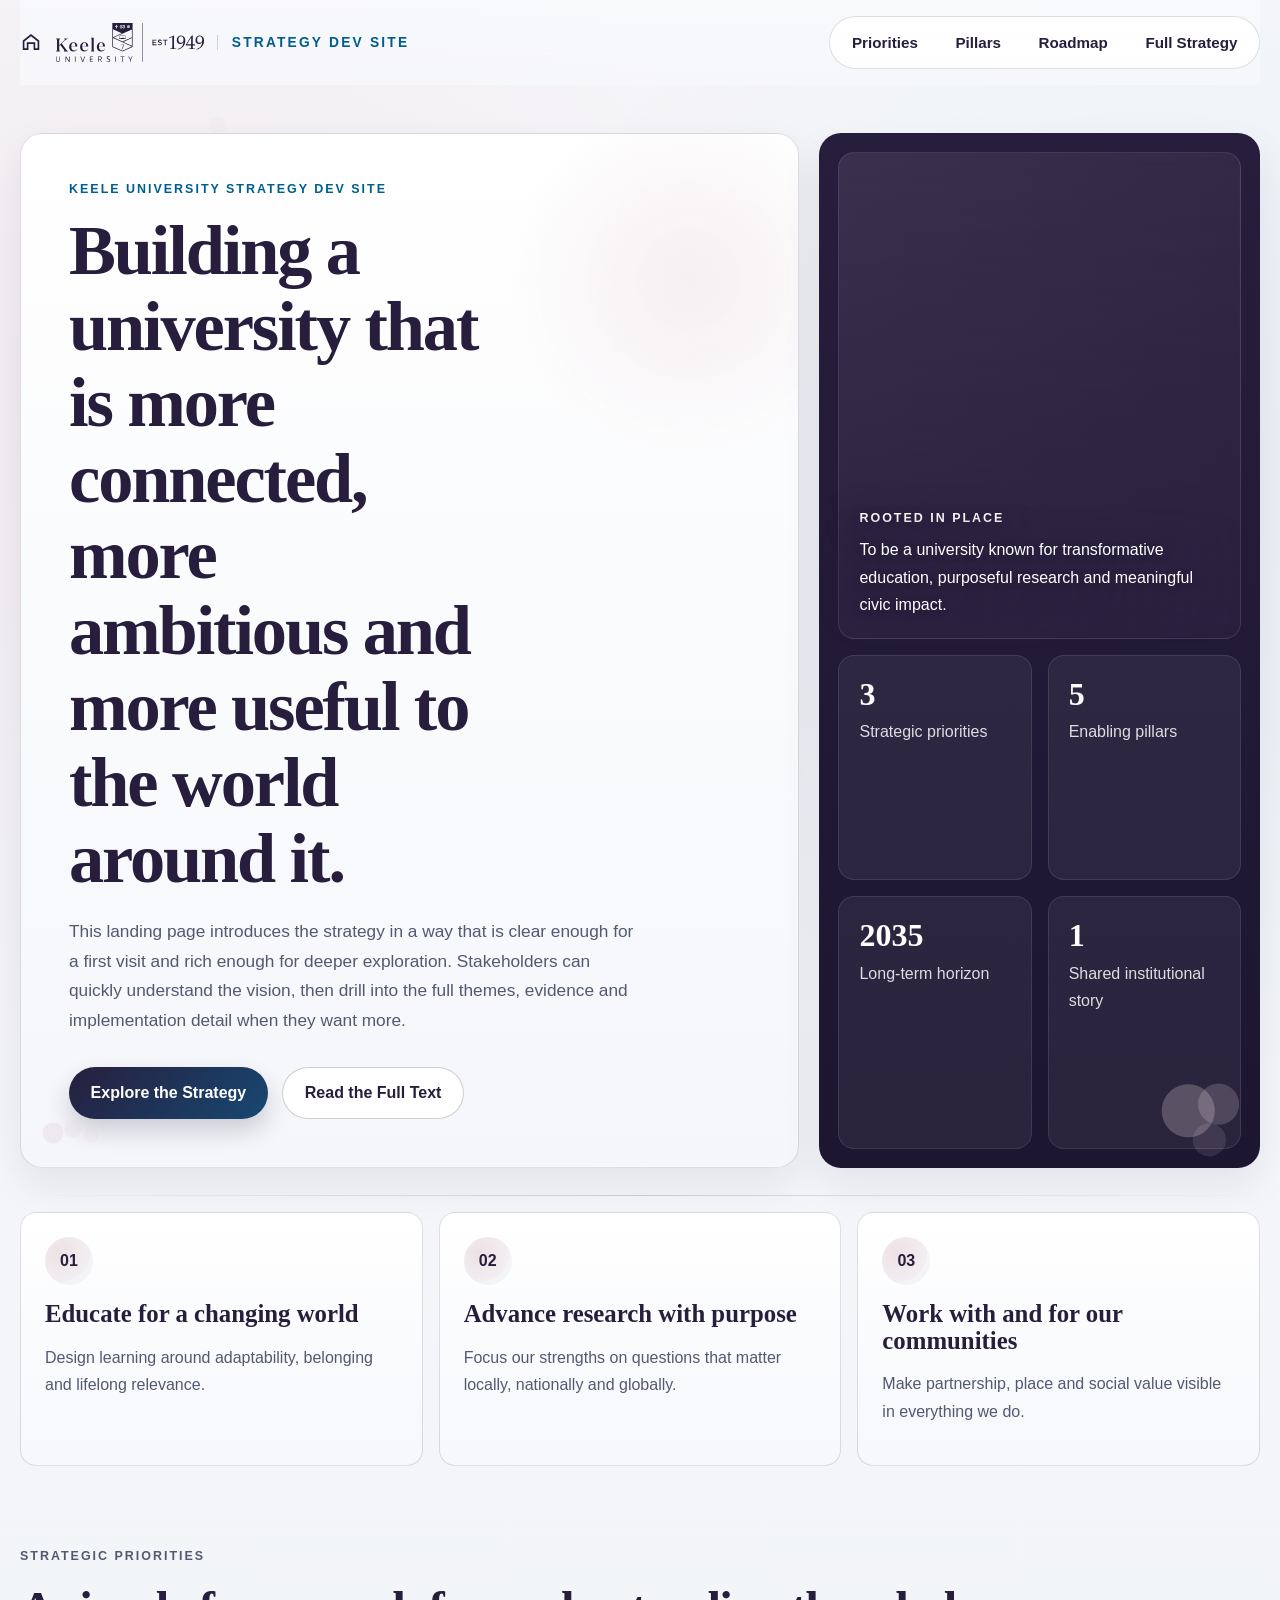
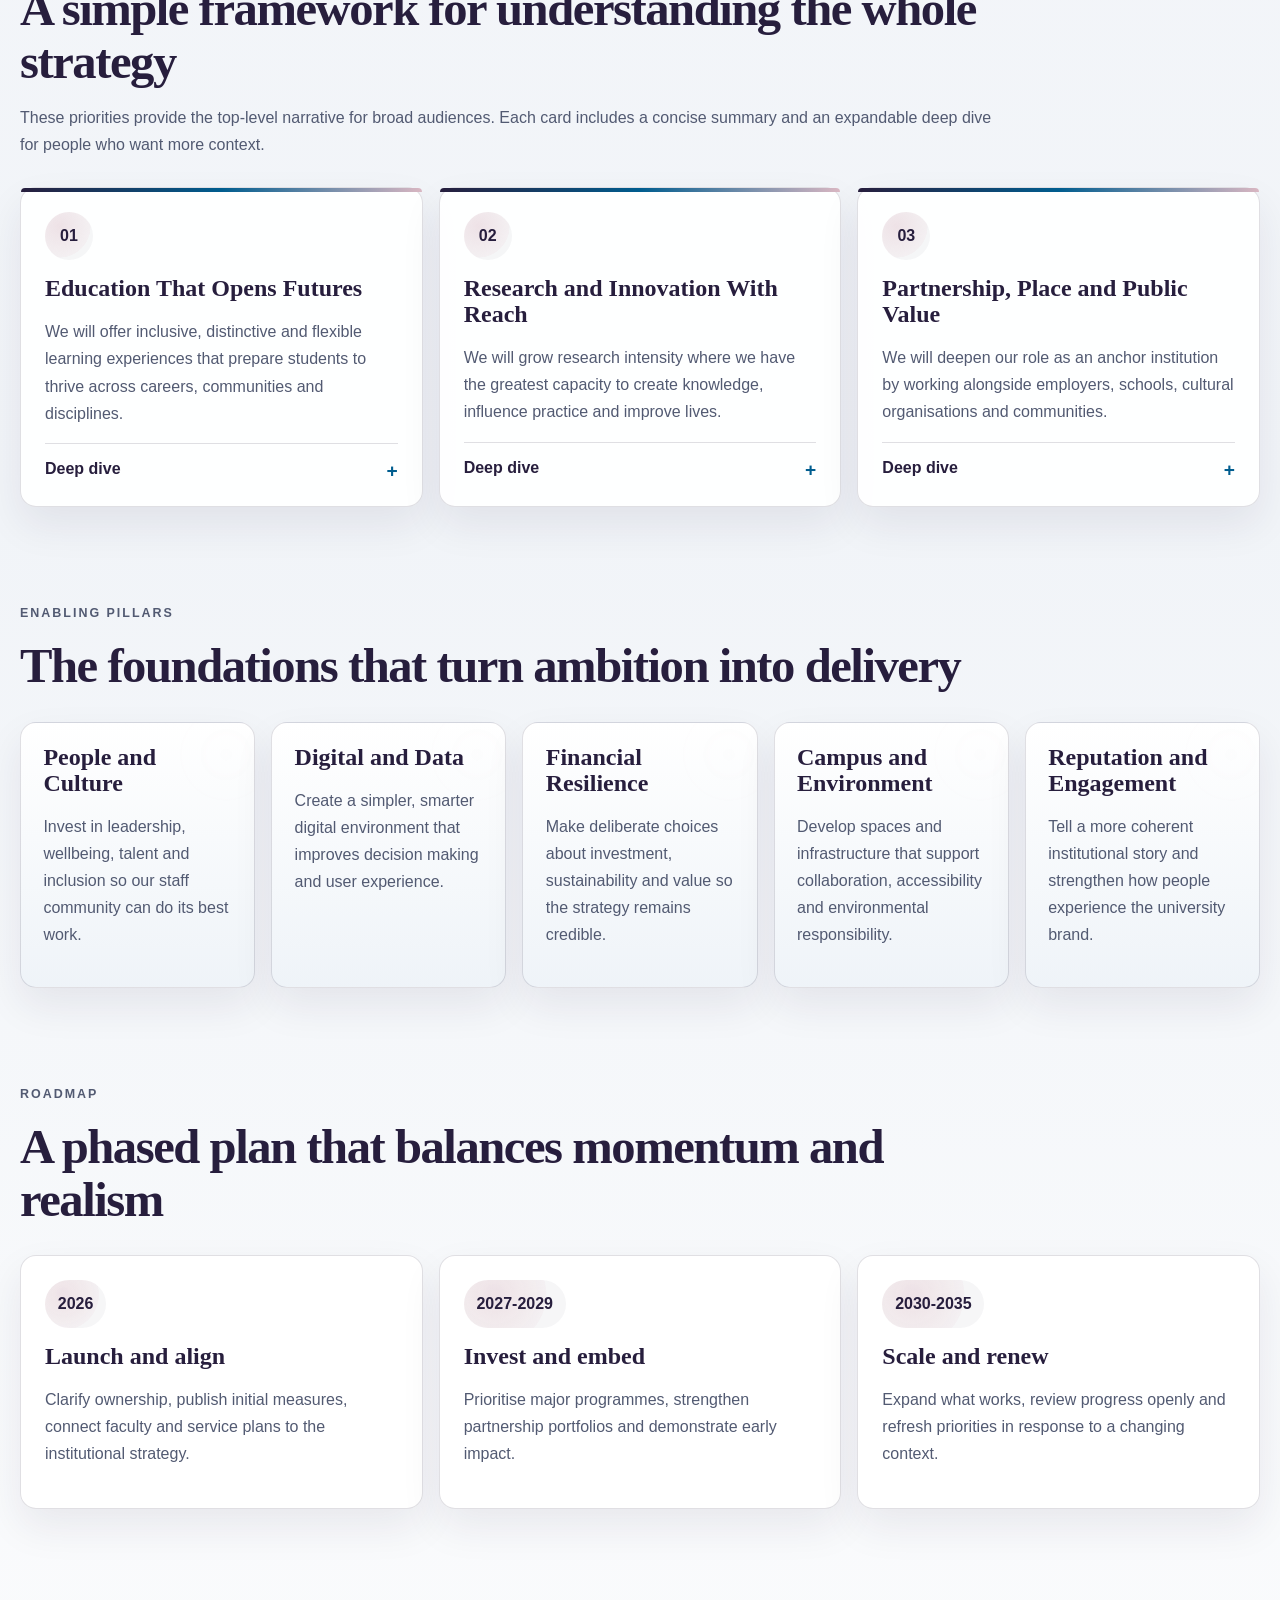
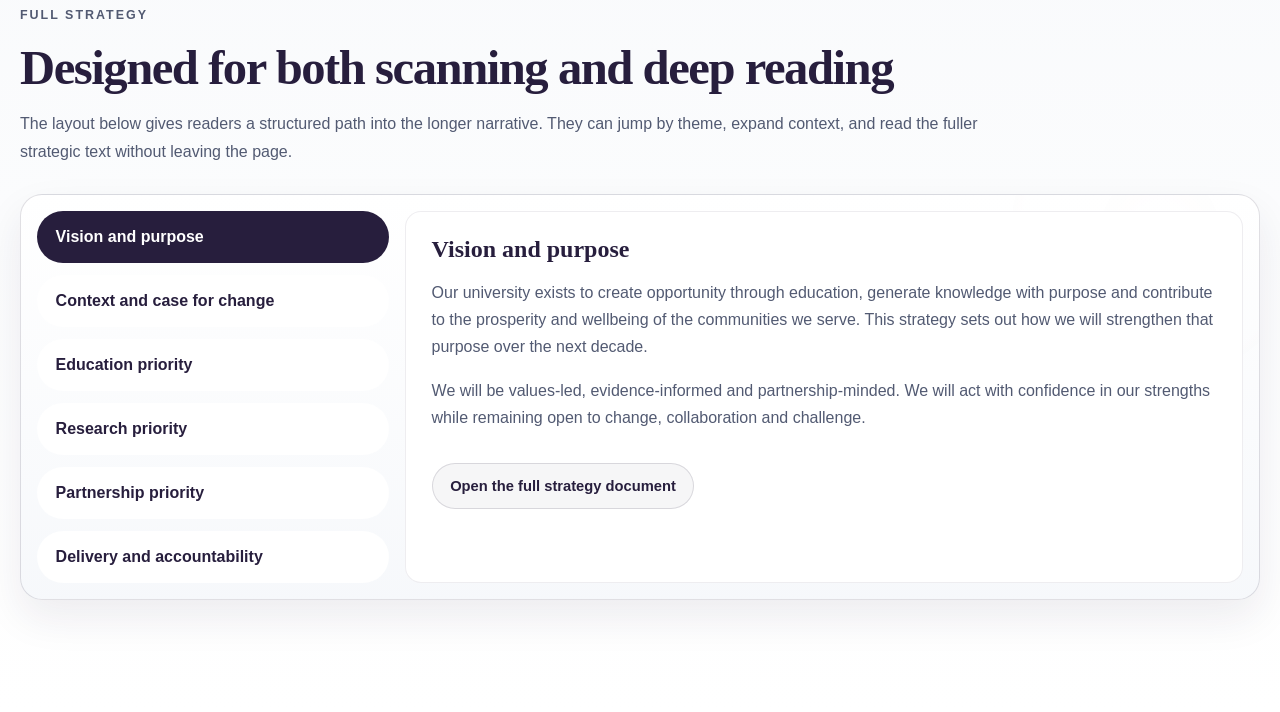
==== index.html @ b1687d85 "Initial commit: strategy dev site, robots.txt for no crawling Made-with: Cursor" ====
<!DOCTYPE html>
<html lang="en">
  <head>
    <meta charset="UTF-8" />
    <meta name="viewport" content="width=device-width, initial-scale=1.0" />
    <title>Keele University Strategy Dev Site</title>
    <link rel="stylesheet" href="styles.css" />
  </head>
  <body>
    <a class="skip-link" href="#top">Skip to main content</a>
    <div class="page-shell">
      <header class="site-header">
        <a class="brand" href="#top">
          <span class="brand-mark" aria-hidden="true"></span>
          <img
            class="brand-logo"
            src="brand-logo.svg"
            alt="Keele University logo"
          />
          <span class="brand-title">Strategy Dev Site</span>
        </a>
        <nav class="site-nav" aria-label="Primary">
          <a href="#priorities">Priorities</a>
          <a href="#pillars">Pillars</a>
          <a href="#roadmap">Roadmap</a>
          <a href="#text">Full Strategy</a>
        </nav>
      </header>

      <main id="top" tabindex="-1">
        <section class="hero">
          <div class="hero-copy">
            <p class="eyebrow">Keele University Strategy Dev Site</p>
            <h1>Building a university that is more connected, more ambitious and more useful to the world around it.</h1>
            <p class="hero-lead">
              This landing page introduces the strategy in a way that is clear enough for a first visit and rich enough
              for deeper exploration. Stakeholders can quickly understand the vision, then drill into the full themes,
              evidence and implementation detail when they want more.
            </p>
            <div class="hero-actions">
              <a class="button button-primary" href="#priorities">Explore the Strategy</a>
              <a class="button button-secondary" href="#text">Read the Full Text</a>
            </div>
          </div>

          <aside class="hero-panel" aria-label="Strategy at a glance">
            <div class="panel-card panel-card-image">
              <span class="panel-label">Rooted in place</span>
              <p>To be a university known for transformative education, purposeful research and meaningful civic impact.</p>
            </div>
            <div class="panel-grid">
              <article>
                <span class="metric">3</span>
                <p>Strategic priorities</p>
              </article>
              <article>
                <span class="metric">5</span>
                <p>Enabling pillars</p>
              </article>
              <article>
                <span class="metric">2035</span>
                <p>Long-term horizon</p>
              </article>
              <article>
                <span class="metric">1</span>
                <p>Shared institutional story</p>
              </article>
            </div>
          </aside>
        </section>

        <section class="impact-strip" aria-label="Key strategic outcomes">
          <article>
            <span>01</span>
            <h2>Educate for a changing world</h2>
            <p>Design learning around adaptability, belonging and lifelong relevance.</p>
          </article>
          <article>
            <span>02</span>
            <h2>Advance research with purpose</h2>
            <p>Focus our strengths on questions that matter locally, nationally and globally.</p>
          </article>
          <article>
            <span>03</span>
            <h2>Work with and for our communities</h2>
            <p>Make partnership, place and social value visible in everything we do.</p>
          </article>
        </section>

        <section class="section" id="priorities">
          <div class="section-heading">
            <p class="eyebrow">Strategic Priorities</p>
            <h2>A simple framework for understanding the whole strategy</h2>
            <p>
              These priorities provide the top-level narrative for broad audiences. Each card includes a concise summary
              and an expandable deep dive for people who want more context.
            </p>
          </div>

          <div class="priority-grid">
            <article class="priority-card">
              <div class="priority-top">
                <span class="priority-index">01</span>
                <h3>Education That Opens Futures</h3>
                <p>
                  We will offer inclusive, distinctive and flexible learning experiences that prepare students to thrive
                  across careers, communities and disciplines.
                </p>
              </div>
              <details>
                <summary>Deep dive</summary>
                <div class="details-body">
                  <p>Focus areas include curriculum renewal, digital learning quality, student success, employability and a stronger sense of belonging.</p>
                  <ul>
                    <li>Embed interdisciplinary learning and real-world challenge projects.</li>
                    <li>Strengthen student support across transitions, retention and progression.</li>
                    <li>Expand flexible pathways for apprenticeships, part-time study and lifelong learning.</li>
                  </ul>
                </div>
              </details>
            </article>

            <article class="priority-card">
              <div class="priority-top">
                <span class="priority-index">02</span>
                <h3>Research and Innovation With Reach</h3>
                <p>
                  We will grow research intensity where we have the greatest capacity to create knowledge, influence
                  practice and improve lives.
                </p>
              </div>
              <details>
                <summary>Deep dive</summary>
                <div class="details-body">
                  <p>Our approach combines academic excellence with clearer pathways to translation, collaboration and public value.</p>
                  <ul>
                    <li>Invest in signature research areas with strong interdisciplinary potential.</li>
                    <li>Support talent, infrastructure and partnerships that help ideas move further and faster.</li>
                    <li>Broaden routes to innovation through business, policy and civic engagement.</li>
                  </ul>
                </div>
              </details>
            </article>

            <article class="priority-card">
              <div class="priority-top">
                <span class="priority-index">03</span>
                <h3>Partnership, Place and Public Value</h3>
                <p>
                  We will deepen our role as an anchor institution by working alongside employers, schools, cultural
                  organisations and communities.
                </p>
              </div>
              <details>
                <summary>Deep dive</summary>
                <div class="details-body">
                  <p>This priority ensures the strategy is outward-facing and legible to external stakeholders as well as internal audiences.</p>
                  <ul>
                    <li>Align activity more clearly with regional opportunity and social mobility.</li>
                    <li>Grow collaboration with strategic partners across sectors and geographies.</li>
                    <li>Make civic outcomes measurable, visible and celebrated.</li>
                  </ul>
                </div>
              </details>
            </article>
          </div>
        </section>

        <section class="section section-alt" id="pillars">
          <div class="section-heading">
            <p class="eyebrow">Enabling Pillars</p>
            <h2>The foundations that turn ambition into delivery</h2>
          </div>

          <div class="pillar-list">
            <article class="pillar-card">
              <h3>People and Culture</h3>
              <p>Invest in leadership, wellbeing, talent and inclusion so our staff community can do its best work.</p>
            </article>
            <article class="pillar-card">
              <h3>Digital and Data</h3>
              <p>Create a simpler, smarter digital environment that improves decision making and user experience.</p>
            </article>
            <article class="pillar-card">
              <h3>Financial Resilience</h3>
              <p>Make deliberate choices about investment, sustainability and value so the strategy remains credible.</p>
            </article>
            <article class="pillar-card">
              <h3>Campus and Environment</h3>
              <p>Develop spaces and infrastructure that support collaboration, accessibility and environmental responsibility.</p>
            </article>
            <article class="pillar-card">
              <h3>Reputation and Engagement</h3>
              <p>Tell a more coherent institutional story and strengthen how people experience the university brand.</p>
            </article>
          </div>
        </section>

        <section class="section roadmap-section" id="roadmap">
          <div class="section-heading">
            <p class="eyebrow">Roadmap</p>
            <h2>A phased plan that balances momentum and realism</h2>
          </div>

          <div class="roadmap">
            <article>
              <span class="roadmap-year">2026</span>
              <h3>Launch and align</h3>
              <p>Clarify ownership, publish initial measures, connect faculty and service plans to the institutional strategy.</p>
            </article>
            <article>
              <span class="roadmap-year">2027-2029</span>
              <h3>Invest and embed</h3>
              <p>Prioritise major programmes, strengthen partnership portfolios and demonstrate early impact.</p>
            </article>
            <article>
              <span class="roadmap-year">2030-2035</span>
              <h3>Scale and renew</h3>
              <p>Expand what works, review progress openly and refresh priorities in response to a changing context.</p>
            </article>
          </div>
        </section>

        <section class="section text-section" id="text">
          <div class="section-heading">
            <p class="eyebrow">Full Strategy</p>
            <h2>Designed for both scanning and deep reading</h2>
            <p>
              The layout below gives readers a structured path into the longer narrative. They can jump by theme, expand
              context, and read the fuller strategic text without leaving the page.
            </p>
          </div>

          <div class="text-layout">
            <aside class="text-nav" aria-label="Full strategy sections" role="tablist" aria-orientation="vertical">
              <button class="text-tab active" data-target="vision" id="tab-vision" role="tab" aria-selected="true" aria-controls="vision" tabindex="0">Vision and purpose</button>
              <button class="text-tab" data-target="context" id="tab-context" role="tab" aria-selected="false" aria-controls="context" tabindex="-1">Context and case for change</button>
              <button class="text-tab" data-target="education" id="tab-education" role="tab" aria-selected="false" aria-controls="education" tabindex="-1">Education priority</button>
              <button class="text-tab" data-target="research" id="tab-research" role="tab" aria-selected="false" aria-controls="research" tabindex="-1">Research priority</button>
              <button class="text-tab" data-target="partnership" id="tab-partnership" role="tab" aria-selected="false" aria-controls="partnership" tabindex="-1">Partnership priority</button>
              <button class="text-tab" data-target="delivery" id="tab-delivery" role="tab" aria-selected="false" aria-controls="delivery" tabindex="-1">Delivery and accountability</button>
            </aside>

            <div class="text-panels">
              <article class="text-panel active" id="vision" role="tabpanel" aria-labelledby="tab-vision">
                <h3>Vision and purpose</h3>
                <p>
                  Our university exists to create opportunity through education, generate knowledge with purpose and
                  contribute to the prosperity and wellbeing of the communities we serve. This strategy sets out how we
                  will strengthen that purpose over the next decade.
                </p>
                <p>
                  We will be values-led, evidence-informed and partnership-minded. We will act with confidence in our
                  strengths while remaining open to change, collaboration and challenge.
                </p>
                <a class="panel-link" href="full-strategy.html#vision-full">Open the full strategy document</a>
              </article>

              <article class="text-panel" id="context" role="tabpanel" aria-labelledby="tab-context" hidden>
                <h3>Context and case for change</h3>
                <p>
                  Higher education is facing greater complexity: shifts in student expectation, pressure on funding,
                  technological change, labour market transition and rising demands for demonstrable impact. In this
                  context, clarity of strategy is essential.
                </p>
                <p>
                  Our response is to focus more deliberately on where we can make the greatest difference, simplify how
                  the institution communicates its direction, and connect aspiration to practical delivery.
                </p>
                <a class="panel-link" href="full-strategy.html#context-full">Open the full strategy document</a>
              </article>

              <article class="text-panel" id="education" role="tabpanel" aria-labelledby="tab-education" hidden>
                <h3>Education priority</h3>
                <p>
                  We will create an educational experience that is intellectually challenging, inclusive by design and
                  connected to the needs of a changing world. Students will benefit from strong disciplinary foundations,
                  richer interdisciplinary opportunities and clearer pathways into employment and further learning.
                </p>
                <p>
                  This means improving curriculum agility, investing in teaching excellence, and making the student
                  journey more coherent from recruitment through to graduation and beyond.
                </p>
                <a class="panel-link" href="full-strategy.html#education-full">Open the full strategy document</a>
              </article>

              <article class="text-panel" id="research" role="tabpanel" aria-labelledby="tab-research" hidden>
                <h3>Research priority</h3>
                <p>
                  Our research will be recognised for both quality and usefulness. We will support areas of established
                  excellence, encourage collaboration across boundaries and create stronger routes from discovery to
                  impact.
                </p>
                <p>
                  Success will come from a balanced approach: backing talented people, building enabling infrastructure
                  and choosing partnership models that extend our influence.
                </p>
                <a class="panel-link" href="full-strategy.html#research-full">Open the full strategy document</a>
              </article>

              <article class="text-panel" id="partnership" role="tabpanel" aria-labelledby="tab-partnership" hidden>
                <h3>Partnership priority</h3>
                <p>
                  Our ambitions will be realised through relationships. We will deepen collaboration with employers,
                  public services, cultural organisations, schools, alumni and civic partners so that our teaching,
                  research and engagement create broader public value.
                </p>
                <p>
                  We want stakeholders to see this strategy not only as an internal plan, but as an invitation to build
                  the future with us.
                </p>
                <a class="panel-link" href="full-strategy.html#partnership-full">Open the full strategy document</a>
              </article>

              <article class="text-panel" id="delivery" role="tabpanel" aria-labelledby="tab-delivery" hidden>
                <h3>Delivery and accountability</h3>
                <p>
                  Strategy only matters when it shapes decisions. We will support delivery through transparent governance,
                  a small number of institutional measures, regular reporting and a clear line of sight between the
                  university strategy and local planning.
                </p>
                <p>
                  Progress will be reviewed regularly so we can adapt with discipline, learn from evidence and stay
                  accountable to our community and partners.
                </p>
                <a class="panel-link" href="full-strategy.html#delivery-full">Open the full strategy document</a>
              </article>
            </div>
          </div>
        </section>
      </main>
    </div>

    <script src="script.js"></script>
  </body>
</html>
---- styles.css ----
:root {
  --keele-blue: #271e3d;
  --keele-blue-deep: #1c1630;
  --keele-blue-mid: #174872;
  --keele-blue-bright: #005d8f;
  --text: #1f2440;
  --muted: #525a72;
  --surface: #ffffff;
  --surface-soft: #f7f8fb;
  --surface-tint: #eef3f8;
  --line: rgba(39, 30, 61, 0.14);
  --line-strong: rgba(39, 30, 61, 0.22);
  --shadow: 0 18px 40px rgba(39, 30, 61, 0.08);
  --blossom: #e8d3da;
  --blossom-strong: #d9b7c2;
  --blossom-glow: rgba(232, 211, 218, 0.5);
  --radius-xl: 22px;
  --radius-lg: 16px;
  --radius-md: 10px;
  --max-width: 1240px;
}

* {
  box-sizing: border-box;
}

html {
  scroll-behavior: smooth;
}

body {
  margin: 0;
  min-height: 100vh;
  font-family: Arial, Helvetica, sans-serif;
  color: var(--text);
  background:
    radial-gradient(circle at 12% 10%, rgba(232, 211, 218, 0.32), transparent 22%),
    radial-gradient(circle at 90% 12%, rgba(0, 93, 143, 0.06), transparent 18%),
    linear-gradient(180deg, #f7f8fb 0%, #f1f4f8 54%, #ffffff 100%);
}

body::before {
  content: "";
  position: fixed;
  inset: 0;
  pointer-events: none;
  opacity: 0.55;
  background-image:
    radial-gradient(circle at 14% 18%, rgba(232, 211, 218, 0.28) 0 10px, transparent 11px),
    radial-gradient(circle at 17% 14%, rgba(232, 211, 218, 0.18) 0 8px, transparent 9px),
    radial-gradient(circle at 82% 24%, rgba(232, 211, 218, 0.14) 0 9px, transparent 10px);
  background-repeat: no-repeat;
}

.skip-link {
  position: absolute;
  top: 1rem;
  left: 1rem;
  z-index: 100;
  padding: 0.85rem 1.1rem;
  border-radius: 999px;
  background: var(--keele-blue);
  color: #ffffff;
  font-weight: 700;
  text-decoration: none;
  transform: translateY(-150%);
  transition: transform 180ms ease;
}

.skip-link:focus {
  transform: translateY(0);
}

.site-nav a:focus-visible,
.button:focus-visible,
.text-tab:focus-visible,
.panel-link:focus-visible,
.scrollspy-link:focus-visible,
.scrollspy-sublink:focus-visible,
summary:focus-visible,
.brand:focus-visible {
  outline: 3px solid var(--keele-blue-bright);
  outline-offset: 4px;
}

.page-shell {
  width: min(calc(100% - 2rem), var(--max-width));
  margin: 0 auto;
  padding-bottom: 4rem;
}

.site-header {
  position: sticky;
  top: 0;
  z-index: 20;
  display: flex;
  justify-content: space-between;
  align-items: center;
  gap: 1rem;
  padding: 1rem 0;
  background: linear-gradient(180deg, rgba(247, 248, 251, 0.95), rgba(247, 248, 251, 0.78));
  backdrop-filter: blur(14px);
}

.brand {
  display: inline-flex;
  align-items: center;
  gap: 0.85rem;
  color: var(--keele-blue);
  text-decoration: none;
}

.brand-mark {
  width: 22px;
  height: 22px;
  flex: 0 0 22px;
  background-image: url("data:image/svg+xml,%3Csvg xmlns='http://www.w3.org/2000/svg' viewBox='0 0 24 24' fill='%23271e3d'%3E%3Cpath d='M12 3.2 3 10.4v10.4h6.2v-6.5h5.6v6.5H21V10.4L12 3.2Zm7.2 15.6h-2.6v-6.5H7.4v6.5H4.8v-7.4L12 5.8l7.2 5.6v7.4Z'/%3E%3C/svg%3E");
  background-repeat: no-repeat;
  background-position: center;
  background-size: contain;
}

.brand-logo {
  display: block;
  width: 148px;
  height: auto;
  object-fit: contain;
}

.brand-title {
  display: inline-block;
  padding-left: 0.85rem;
  border-left: 1px solid rgba(39, 30, 61, 0.18);
  font-size: 0.86rem;
  font-weight: 700;
  letter-spacing: 0.16em;
  text-transform: uppercase;
  color: var(--keele-blue-bright);
  white-space: nowrap;
}

.site-nav {
  display: inline-flex;
  flex-wrap: wrap;
  gap: 0.35rem;
  padding: 0.35rem;
  background: rgba(255, 255, 255, 0.92);
  border: 1px solid var(--line);
  border-radius: 999px;
}

.site-nav a {
  color: var(--keele-blue);
  text-decoration: none;
  font-size: 0.95rem;
  font-weight: 700;
  padding: 0.7rem 1rem;
  border-radius: 999px;
  transition: background-color 180ms ease, color 180ms ease, transform 180ms ease;
}

.site-nav a:hover,
.site-nav a:focus-visible {
  background: rgba(39, 30, 61, 0.08);
  color: var(--keele-blue-bright);
  transform: translateY(-1px);
}

.hero {
  position: relative;
  display: grid;
  grid-template-columns: minmax(0, 1.45fr) minmax(280px, 0.82fr);
  gap: 1.25rem;
  align-items: stretch;
  padding: 3rem 0 1.75rem;
}

.hero::after {
  content: "";
  position: absolute;
  inset: auto 0 0;
  height: 1px;
  background: linear-gradient(90deg, transparent, rgba(39, 30, 61, 0.18), transparent);
}

.hero-copy,
.hero-panel,
.impact-strip article,
.priority-card,
.pillar-card,
.roadmap article,
.text-layout {
  animation: rise 650ms ease both;
}

.hero-copy {
  position: relative;
  overflow: hidden;
  padding: 3rem;
  border-radius: var(--radius-xl);
  background:
    radial-gradient(circle at 86% 14%, rgba(232, 211, 218, 0.35), transparent 16%),
    linear-gradient(180deg, rgba(255, 255, 255, 0.96), rgba(244, 246, 250, 0.96));
  border: 1px solid var(--line);
  box-shadow: var(--shadow);
}

.hero-copy::after {
  content: "";
  position: absolute;
  inset: auto auto 1.25rem 1.25rem;
  width: 120px;
  height: 28px;
  background:
    radial-gradient(circle at 12px 14px, rgba(232, 211, 218, 0.42) 0 10px, transparent 11px),
    radial-gradient(circle at 32px 10px, rgba(232, 211, 218, 0.26) 0 8px, transparent 9px),
    radial-gradient(circle at 50px 16px, rgba(232, 211, 218, 0.2) 0 7px, transparent 8px);
  opacity: 0.9;
}

.eyebrow {
  margin: 0 0 1rem;
  font-size: 0.78rem;
  font-weight: 700;
  letter-spacing: 0.16em;
  text-transform: uppercase;
  color: var(--keele-blue-bright);
}

h1,
h2,
h3 {
  margin: 0;
  font-family: Palatino, "Palatino Linotype", "Book Antiqua", Georgia, serif;
  line-height: 1.08;
  color: var(--keele-blue);
}

h1 {
  font-size: clamp(3rem, 5.5vw, 5rem);
  letter-spacing: -0.03em;
  max-width: 12ch;
}

.hero-lead,
.section-heading p,
.priority-top p,
.pillar-card p,
.roadmap p,
.text-panel p,
.impact-strip p,
.panel-card p,
.panel-grid p {
  color: var(--muted);
  line-height: 1.7;
}

.hero-lead {
  font-size: 1.08rem;
  max-width: 60ch;
  margin: 1.35rem 0 0;
}

.hero-actions {
  display: flex;
  flex-wrap: wrap;
  gap: 0.9rem;
  margin-top: 2rem;
}

.button {
  display: inline-flex;
  align-items: center;
  justify-content: center;
  min-height: 52px;
  padding: 0.9rem 1.35rem;
  border-radius: 999px;
  text-decoration: none;
  font-weight: 700;
  transition: transform 180ms ease, box-shadow 180ms ease, background-color 180ms ease, border-color 180ms ease;
}

.button:hover,
.button:focus-visible {
  transform: translateY(-2px);
}

.button-primary {
  color: white;
  background: linear-gradient(135deg, var(--keele-blue), var(--keele-blue-mid));
  box-shadow: 0 12px 24px rgba(39, 30, 61, 0.2);
}

.button-secondary {
  color: var(--keele-blue);
  background: white;
  border: 1px solid var(--line-strong);
}

.hero-panel {
  position: relative;
  overflow: hidden;
  display: grid;
  gap: 1rem;
  padding: 1.2rem;
  border-radius: var(--radius-xl);
  background: linear-gradient(180deg, var(--keele-blue), var(--keele-blue-deep));
  color: white;
  box-shadow: var(--shadow);
}

.hero-panel::after {
  content: "";
  position: absolute;
  right: -18px;
  bottom: -22px;
  width: 132px;
  height: 132px;
  border-radius: 50%;
  background:
    radial-gradient(circle at 32% 40%, rgba(232, 211, 218, 0.26) 0 26px, transparent 27px),
    radial-gradient(circle at 55% 35%, rgba(232, 211, 218, 0.2) 0 20px, transparent 21px),
    radial-gradient(circle at 48% 62%, rgba(232, 211, 218, 0.12) 0 16px, transparent 17px);
}

.panel-card,
.panel-grid article {
  position: relative;
  z-index: 1;
  padding: 1.25rem;
  border-radius: var(--radius-lg);
  background: rgba(255, 255, 255, 0.06);
  border: 1px solid rgba(255, 255, 255, 0.1);
}

.panel-label {
  display: inline-block;
  margin-bottom: 0.7rem;
  font-size: 0.78rem;
  font-weight: 700;
  letter-spacing: 0.16em;
  text-transform: uppercase;
  color: var(--blossom-strong);
}

.panel-card p,
.panel-grid p {
  margin: 0;
  color: rgba(255, 255, 255, 0.84);
}

.panel-card-image {
  min-height: 260px;
  display: flex;
  flex-direction: column;
  justify-content: flex-end;
  align-items: flex-start;
  background-image:
    linear-gradient(180deg, rgba(39, 30, 61, 0.02) 0%, rgba(39, 30, 61, 0.42) 64%, rgba(39, 30, 61, 0.72) 100%),
    linear-gradient(90deg, rgba(232, 211, 218, 0.04), rgba(39, 30, 61, 0.06)),
    url("https://www.keele.ac.uk/about/news/2023/february/commentcultureisalwayspartofasharedprosperity/pslarge.jpg");
  background-size: cover;
  background-position: center 48%;
}

.panel-card-image .panel-label,
.panel-card-image p {
  position: relative;
  z-index: 1;
  color: #ffffff;
  text-shadow: 0 2px 10px rgba(0, 0, 0, 0.18);
}

.panel-card-image .panel-label::before,
.panel-card-image p::before {
  content: "";
  position: absolute;
  z-index: -1;
  inset: -0.45rem -1rem;
  border-radius: 1.1rem;
  background: linear-gradient(90deg, rgba(39, 30, 61, 0.62) 0%, rgba(39, 30, 61, 0.36) 58%, rgba(39, 30, 61, 0) 100%);
  filter: blur(10px);
}

.panel-card-image .panel-label::before {
  inset: -0.35rem -0.85rem;
}

.panel-grid {
  display: grid;
  grid-template-columns: repeat(2, minmax(0, 1fr));
  gap: 1rem;
}

.metric {
  display: block;
  margin-bottom: 0.35rem;
  font-size: 2rem;
  font-weight: 700;
  font-family: Palatino, "Palatino Linotype", "Book Antiqua", Georgia, serif;
  color: white;
}

.impact-strip {
  display: grid;
  grid-template-columns: repeat(3, minmax(0, 1fr));
  gap: 1rem;
  margin: 1rem 0 2rem;
}

.impact-strip article {
  padding: 1.5rem;
  border-radius: var(--radius-lg);
  background: linear-gradient(180deg, rgba(255, 255, 255, 0.94), rgba(245, 247, 251, 0.94));
  border: 1px solid var(--line);
}

.impact-strip span,
.priority-index,
.roadmap-year {
  display: inline-flex;
  align-items: center;
  justify-content: center;
  min-width: 3rem;
  min-height: 3rem;
  margin-bottom: 1rem;
  padding: 0.5rem 0.8rem;
  border-radius: 999px;
  font-weight: 700;
  color: var(--keele-blue);
  background:
    radial-gradient(circle at 30% 30%, rgba(232, 211, 218, 0.58), rgba(232, 211, 218, 0.18) 65%, transparent 66%),
    rgba(39, 30, 61, 0.04);
}

.impact-strip h2 {
  font-size: 1.55rem;
  margin-bottom: 0.85rem;
}

.section {
  padding: 3rem 0;
}

.section-heading {
  max-width: 62rem;
  margin-bottom: 1.8rem;
}

.section-heading h2 {
  font-size: clamp(2rem, 3.8vw, 3.2rem);
  letter-spacing: -0.03em;
  margin-bottom: 0.8rem;
}

.priority-grid {
  display: grid;
  grid-template-columns: repeat(3, minmax(0, 1fr));
  gap: 1rem;
}

.priority-card,
.pillar-card,
.text-layout,
.roadmap article {
  background: rgba(255, 255, 255, 0.92);
  border: 1px solid var(--line);
  box-shadow: var(--shadow);
}

.priority-card {
  position: relative;
  padding: 1.5rem;
  border-radius: var(--radius-lg);
}

.priority-card::before {
  content: "";
  position: absolute;
  inset: 0 0 auto;
  height: 4px;
  border-radius: var(--radius-lg) var(--radius-lg) 0 0;
  background: linear-gradient(90deg, var(--keele-blue), var(--keele-blue-bright), var(--blossom-strong));
}

.priority-top {
  margin-bottom: 1rem;
}

.priority-card h3,
.pillar-card h3,
.roadmap h3,
.text-panel h3 {
  font-size: 1.5rem;
  margin-bottom: 0.8rem;
}

details {
  border-top: 1px solid var(--line);
  padding-top: 1rem;
}

summary {
  cursor: pointer;
  list-style: none;
  font-weight: 700;
  color: var(--keele-blue);
}

summary::-webkit-details-marker {
  display: none;
}

summary::after {
  content: "+";
  float: right;
  color: var(--keele-blue-bright);
  font-size: 1.2rem;
}

details[open] summary::after {
  content: "−";
}

.details-body {
  padding-top: 0.75rem;
}

.details-body ul {
  margin: 0;
  padding-left: 1.2rem;
  color: var(--muted);
  line-height: 1.7;
}

.pillar-list {
  display: grid;
  grid-template-columns: repeat(5, minmax(0, 1fr));
  gap: 1rem;
}

.pillar-card {
  min-height: 220px;
  padding: 1.4rem;
  border-radius: var(--radius-lg);
  background:
    linear-gradient(180deg, rgba(255, 255, 255, 0.96), rgba(238, 243, 248, 0.96)),
    radial-gradient(circle at 88% 12%, rgba(232, 211, 218, 0.28), transparent 18%);
}

.roadmap {
  display: grid;
  grid-template-columns: repeat(3, minmax(0, 1fr));
  gap: 1rem;
}

.roadmap article {
  padding: 1.5rem;
  border-radius: var(--radius-lg);
}

.text-layout {
  display: grid;
  grid-template-columns: minmax(220px, 0.42fr) minmax(0, 1fr);
  gap: 1rem;
  padding: 1rem;
  border-radius: var(--radius-xl);
  background:
    linear-gradient(180deg, rgba(255, 255, 255, 0.96), rgba(246, 248, 251, 0.96)),
    radial-gradient(circle at 92% 9%, rgba(232, 211, 218, 0.22), transparent 16%);
}

.text-nav {
  display: grid;
  gap: 0.75rem;
  align-content: start;
}

.text-tab {
  border: 1px solid transparent;
  text-align: left;
  padding: 1rem 1.1rem;
  font: inherit;
  font-weight: 700;
  color: var(--keele-blue);
  background: rgba(255, 255, 255, 0.94);
  border-radius: 999px;
  cursor: pointer;
  transition: background-color 180ms ease, transform 180ms ease, color 180ms ease, border-color 180ms ease;
}

.text-tab:hover,
.text-tab:focus-visible {
  transform: translateX(4px);
  background: rgba(232, 211, 218, 0.22);
  border-color: rgba(39, 30, 61, 0.1);
}

.text-tab.active {
  background: var(--keele-blue);
  color: white;
}

.text-panels {
  position: relative;
  min-height: 360px;
  border-radius: var(--radius-lg);
  padding: 1.6rem;
  background: var(--surface);
  border: 1px solid rgba(39, 30, 61, 0.08);
}

.text-panel {
  display: none;
}

.text-panel.active {
  display: block;
  animation: fade 260ms ease;
}

.panel-link {
  display: inline-flex;
  align-items: center;
  justify-content: center;
  margin-top: 1rem;
  min-height: 46px;
  padding: 0.8rem 1.1rem;
  border-radius: 999px;
  border: 1px solid rgba(39, 30, 61, 0.14);
  background: rgba(39, 30, 61, 0.04);
  color: var(--keele-blue);
  font-size: 0.92rem;
  font-weight: 700;
  text-decoration: none;
  transition: transform 180ms ease, background-color 180ms ease, border-color 180ms ease;
}

.panel-link:hover,
.panel-link:focus-visible {
  transform: translateY(-1px);
  background: rgba(39, 30, 61, 0.08);
  border-color: rgba(39, 30, 61, 0.22);
}

.full-strategy-page .site-header {
  margin-bottom: 1.25rem;
}

.full-strategy-hero h1 {
  max-width: 13ch;
}

.full-strategy-layout {
  display: grid;
  grid-template-columns: minmax(220px, 0.34fr) minmax(0, 1fr);
  gap: 1.25rem;
  padding-bottom: 4rem;
}

.scrollspy-nav {
  position: sticky;
  top: 6.25rem;
  align-self: start;
  display: grid;
  gap: 0.65rem;
  padding: 1rem;
  border-radius: var(--radius-xl);
  background: rgba(255, 255, 255, 0.9);
  border: 1px solid rgba(39, 30, 61, 0.08);
  box-shadow: var(--shadow);
}

.scrollspy-group {
  display: grid;
  gap: 0.45rem;
  padding-bottom: 0.35rem;
  border-bottom: 1px solid rgba(39, 30, 61, 0.06);
}

.scrollspy-group:last-child {
  padding-bottom: 0;
  border-bottom: 0;
}

.scrollspy-link {
  display: block;
  padding: 0.95rem 1rem;
  border-radius: 999px;
  color: var(--keele-blue);
  font-weight: 700;
  text-decoration: none;
  transition: background-color 180ms ease, color 180ms ease, transform 180ms ease;
}

.scrollspy-link:hover,
.scrollspy-link:focus-visible {
  transform: translateX(4px);
  background: rgba(232, 211, 218, 0.24);
}

.scrollspy-link.active {
  background: var(--keele-blue);
  color: white;
}

.scrollspy-sublinks {
  display: none;
  gap: 0.35rem;
  padding: 0 0.4rem 0.2rem 1rem;
}

.scrollspy-group.active .scrollspy-sublinks {
  display: grid;
}

.scrollspy-sublink {
  display: block;
  padding: 0.4rem 0;
  color: var(--muted);
  font-size: 0.92rem;
  font-weight: 600;
  text-decoration: none;
  border-bottom: 1px solid rgba(39, 30, 61, 0.05);
  transition: color 180ms ease, transform 180ms ease;
}

.scrollspy-sublink:last-child {
  border-bottom: 0;
}

.scrollspy-sublink:hover,
.scrollspy-sublink:focus-visible {
  transform: translateX(4px);
  color: var(--keele-blue-bright);
}

.scrollspy-sublink.active {
  color: var(--keele-blue);
}

.full-strategy-content {
  display: grid;
  gap: 1rem;
}

.full-strategy-block {
  scroll-margin-top: 7rem;
  padding: 2rem;
  border-radius: var(--radius-xl);
  background:
    linear-gradient(180deg, rgba(255, 255, 255, 0.96), rgba(246, 248, 251, 0.96)),
    radial-gradient(circle at 90% 12%, rgba(232, 211, 218, 0.18), transparent 16%);
  border: 1px solid rgba(39, 30, 61, 0.08);
  box-shadow: var(--shadow);
}

.full-strategy-block h2 {
  font-size: clamp(2rem, 3.4vw, 2.9rem);
  margin-bottom: 1rem;
}

.full-strategy-block h3 {
  margin-top: 1.6rem;
  margin-bottom: 0.6rem;
  scroll-margin-top: 7rem;
  font-size: 1.2rem;
  line-height: 1.3;
  color: var(--keele-blue-bright);
}

.full-strategy-block p:not(.eyebrow) {
  max-width: 68ch;
  color: var(--muted);
  font-size: 1.02rem;
  line-height: 1.8;
}

@keyframes rise {
  from {
    opacity: 0;
    transform: translateY(18px);
  }
  to {
    opacity: 1;
    transform: translateY(0);
  }
}

@keyframes fade {
  from {
    opacity: 0;
    transform: translateY(8px);
  }
  to {
    opacity: 1;
    transform: translateY(0);
  }
}

@media (max-width: 1100px) {
  .hero,
  .priority-grid,
  .roadmap,
  .impact-strip,
  .pillar-list {
    grid-template-columns: 1fr;
  }

  .pillar-list {
    grid-template-columns: repeat(2, minmax(0, 1fr));
  }

  .text-layout {
    grid-template-columns: 1fr;
  }

  .text-nav {
    grid-template-columns: repeat(2, minmax(0, 1fr));
  }

  .full-strategy-layout {
    grid-template-columns: 1fr;
  }

  .scrollspy-nav {
    position: static;
    grid-template-columns: repeat(2, minmax(0, 1fr));
  }

  .scrollspy-group {
    padding-bottom: 0;
    border-bottom: 0;
  }

  .scrollspy-group.active .scrollspy-sublinks {
    display: none;
  }

  .hero-copy h1 {
    max-width: none;
  }
}

@media (max-width: 760px) {
  .page-shell {
    width: min(calc(100% - 1rem), var(--max-width));
  }

  .site-header {
    position: static;
    flex-direction: column;
    align-items: stretch;
  }

  .site-nav {
    justify-content: space-between;
    border-radius: var(--radius-lg);
  }

  .site-nav a {
    flex: 1 1 calc(50% - 0.5rem);
    text-align: center;
  }

  .brand {
    flex-wrap: wrap;
  }

  .brand-logo {
    width: 124px;
  }

  .brand-title {
    padding-left: 0.65rem;
  }

  .hero {
    padding-top: 1.5rem;
  }

  .hero-copy,
  .hero-panel {
    padding: 1.5rem;
  }

  h1 {
    font-size: clamp(2.35rem, 13vw, 3.7rem);
  }

  .panel-grid,
  .text-nav,
  .pillar-list {
    grid-template-columns: 1fr;
  }

  .scrollspy-nav {
    grid-template-columns: 1fr;
  }

  .button {
    width: 100%;
  }

  .panel-link {
    width: 100%;
  }

  .full-strategy-block {
    padding: 1.4rem;
  }
}

@media (prefers-reduced-motion: reduce) {
  html {
    scroll-behavior: auto;
  }

  *,
  *::before,
  *::after {
    animation-duration: 0.01ms !important;
    animation-iteration-count: 1 !important;
    transition-duration: 0.01ms !important;
  }

  .site-nav a:hover,
  .site-nav a:focus-visible,
  .button:hover,
  .button:focus-visible,
  .text-tab:hover,
  .text-tab:focus-visible,
  .panel-link:hover,
  .panel-link:focus-visible,
  .scrollspy-link:hover,
  .scrollspy-link:focus-visible,
  .scrollspy-sublink:hover,
  .scrollspy-sublink:focus-visible {
    transform: none;
  }
}
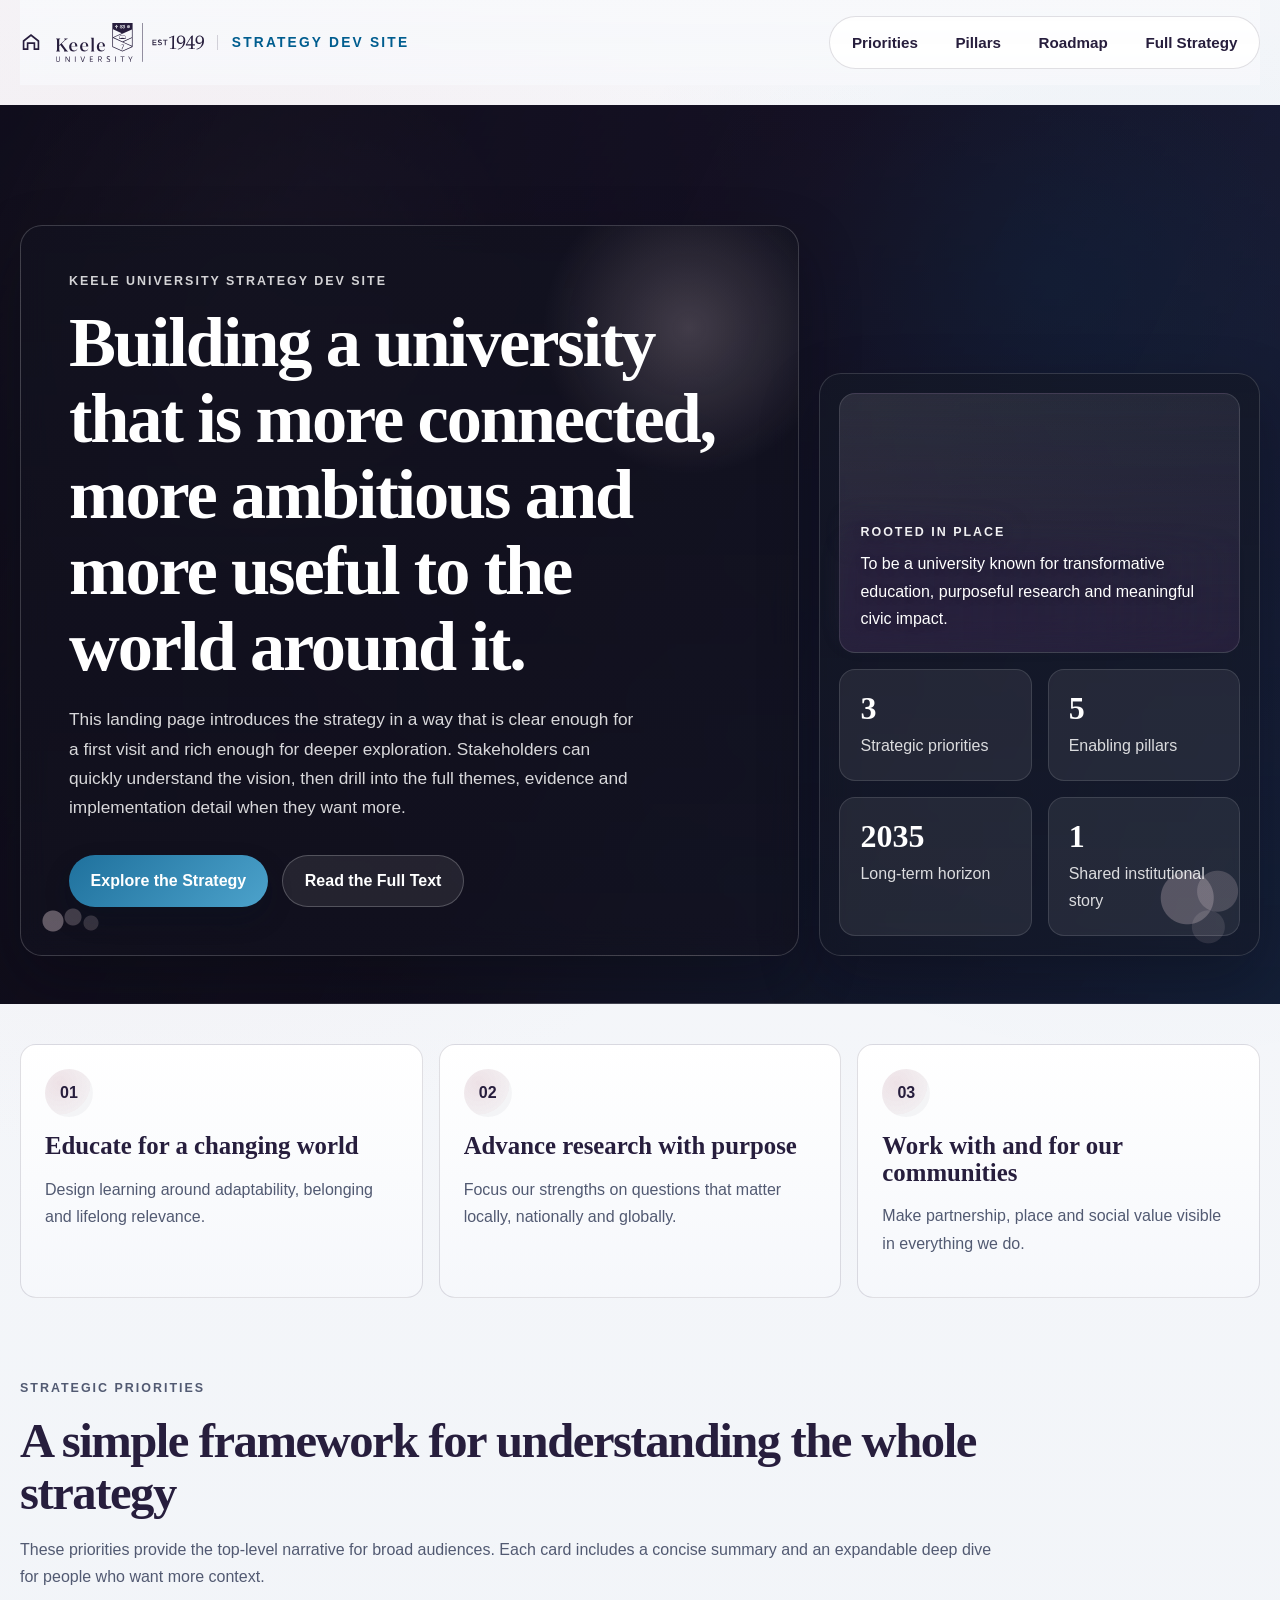
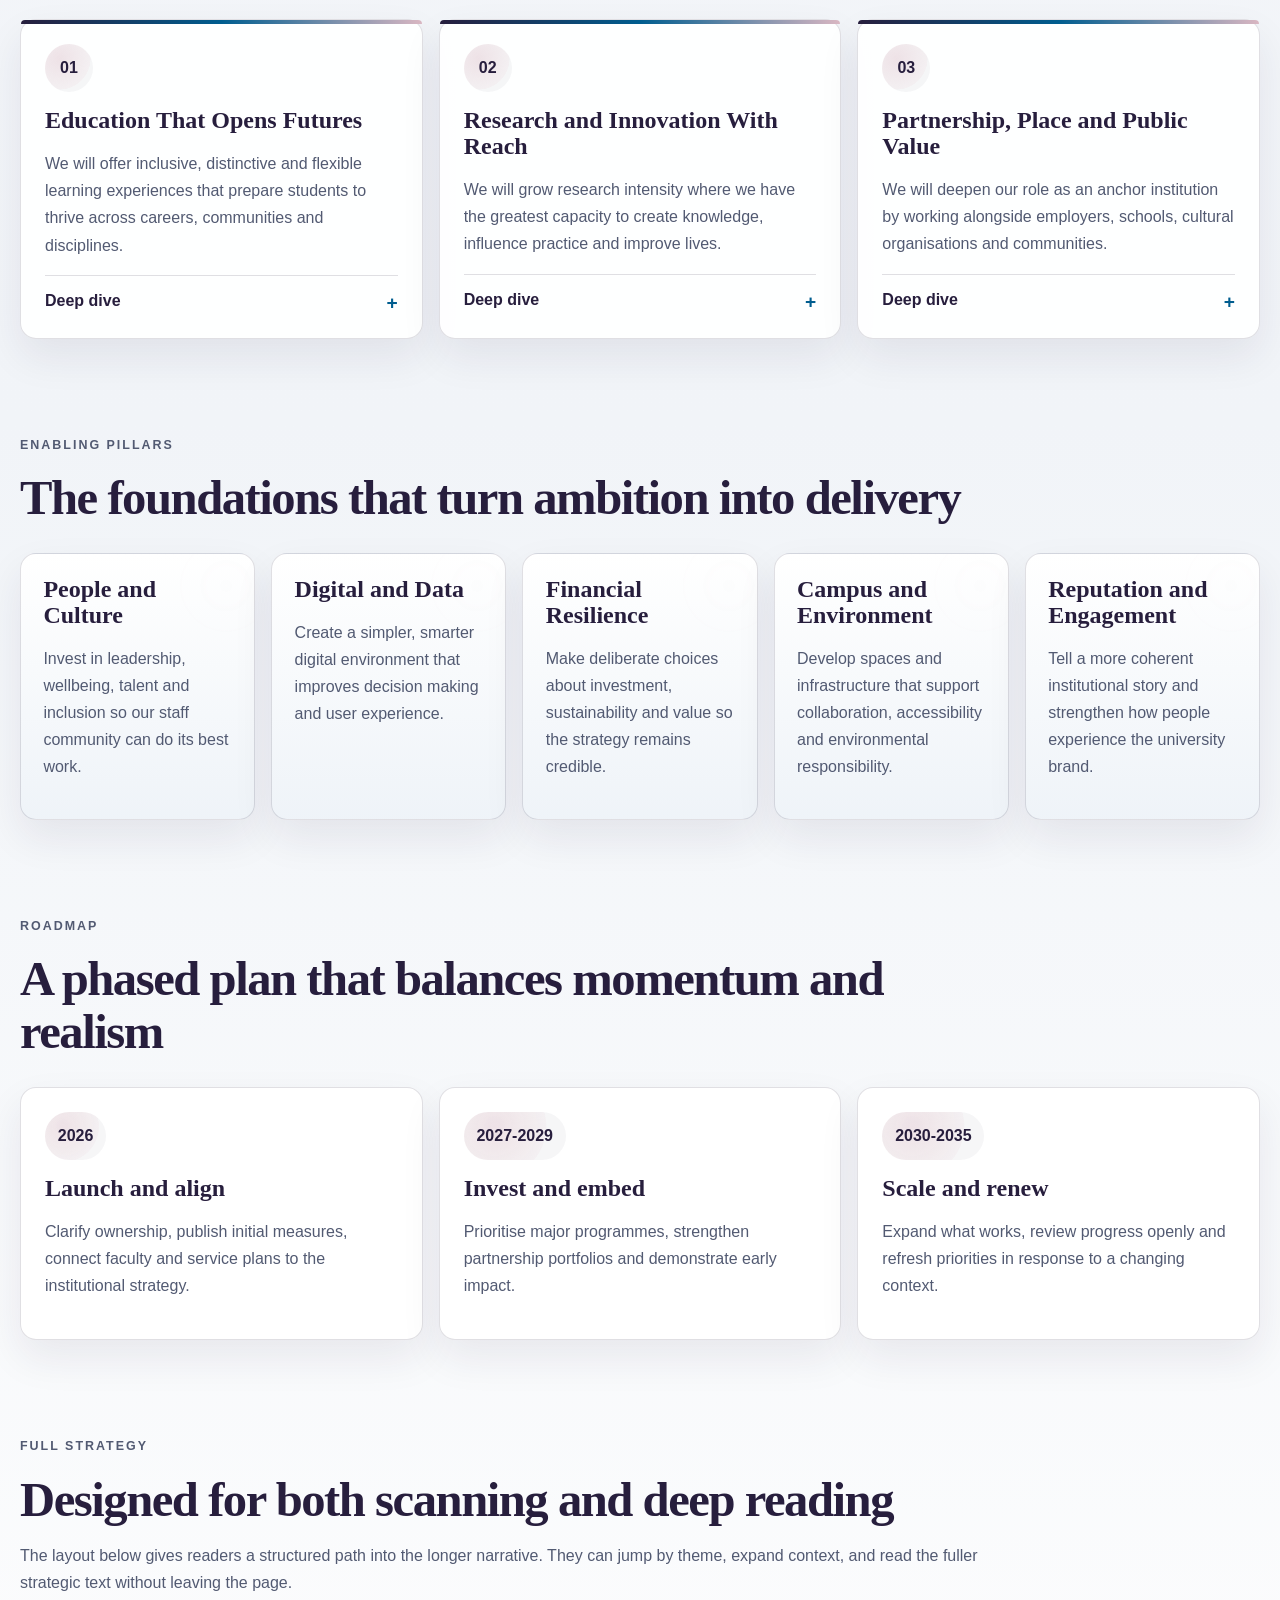
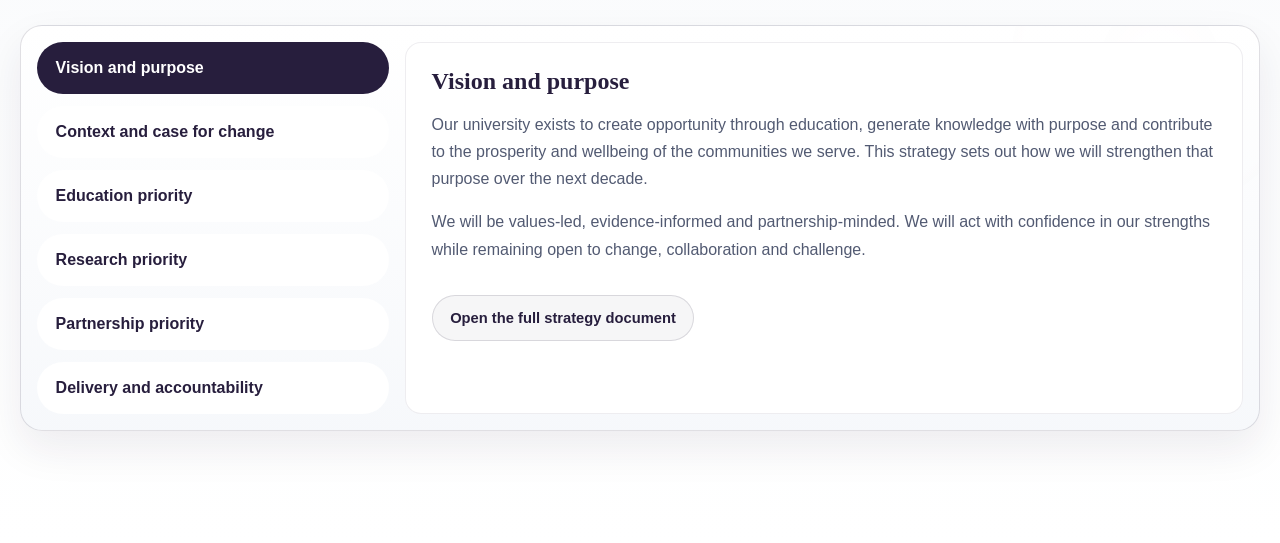
==== commit 506383ef: "Add full-bleed video hero banner" ====
--- a/index.html
+++ b/index.html
@@ -29,44 +29,52 @@
 
       <main id="top" tabindex="-1">
         <section class="hero">
-          <div class="hero-copy">
-            <p class="eyebrow">Keele University Strategy Dev Site</p>
-            <h1>Building a university that is more connected, more ambitious and more useful to the world around it.</h1>
-            <p class="hero-lead">
-              This landing page introduces the strategy in a way that is clear enough for a first visit and rich enough
-              for deeper exploration. Stakeholders can quickly understand the vision, then drill into the full themes,
-              evidence and implementation detail when they want more.
-            </p>
-            <div class="hero-actions">
-              <a class="button button-primary" href="#priorities">Explore the Strategy</a>
-              <a class="button button-secondary" href="#text">Read the Full Text</a>
+          <div class="hero-media" aria-hidden="true">
+            <video autoplay muted loop playsinline preload="metadata">
+              <source src="https://www.keele.ac.uk/output.webm" type="video/webm" />
+            </video>
+          </div>
+
+          <div class="hero-inner">
+            <div class="hero-copy">
+              <p class="eyebrow">Keele University Strategy Dev Site</p>
+              <h1>Building a university that is more connected, more ambitious and more useful to the world around it.</h1>
+              <p class="hero-lead">
+                This landing page introduces the strategy in a way that is clear enough for a first visit and rich enough
+                for deeper exploration. Stakeholders can quickly understand the vision, then drill into the full themes,
+                evidence and implementation detail when they want more.
+              </p>
+              <div class="hero-actions">
+                <a class="button button-primary" href="#priorities">Explore the Strategy</a>
+                <a class="button button-secondary" href="#text">Read the Full Text</a>
+              </div>
             </div>
-          </div>
-
-          <aside class="hero-panel" aria-label="Strategy at a glance">
-            <div class="panel-card panel-card-image">
-              <span class="panel-label">Rooted in place</span>
-              <p>To be a university known for transformative education, purposeful research and meaningful civic impact.</p>
-            </div>
-            <div class="panel-grid">
-              <article>
-                <span class="metric">3</span>
-                <p>Strategic priorities</p>
-              </article>
-              <article>
-                <span class="metric">5</span>
-                <p>Enabling pillars</p>
-              </article>
-              <article>
-                <span class="metric">2035</span>
-                <p>Long-term horizon</p>
-              </article>
-              <article>
-                <span class="metric">1</span>
-                <p>Shared institutional story</p>
-              </article>
-            </div>
-          </aside>
+
+            <aside class="hero-panel" aria-label="Strategy at a glance">
+              <div class="panel-card panel-card-image">
+                <span class="panel-label">Rooted in place</span>
+                <p>To be a university known for transformative education, purposeful research and meaningful civic impact.</p>
+              </div>
+              <div class="panel-grid">
+                <article>
+                  <span class="metric">3</span>
+                  <p>Strategic priorities</p>
+                </article>
+                <article>
+                  <span class="metric">5</span>
+                  <p>Enabling pillars</p>
+                </article>
+                <article>
+                  <span class="metric">2035</span>
+                  <p>Long-term horizon</p>
+                </article>
+                <article>
+                  <span class="metric">1</span>
+                  <p>Shared institutional story</p>
+                </article>
+              </div>
+            </aside>
+          </div>
         </section>
 
         <section class="impact-strip" aria-label="Key strategic outcomes">
--- a/styles.css
+++ b/styles.css
@@ -168,19 +168,66 @@
 
 .hero {
   position: relative;
-  display: grid;
-  grid-template-columns: minmax(0, 1.45fr) minmax(280px, 0.82fr);
-  gap: 1.25rem;
-  align-items: stretch;
-  padding: 3rem 0 1.75rem;
+  left: 50%;
+  width: 100vw;
+  margin-top: 1.25rem;
+  margin-bottom: 2.5rem;
+  margin-left: -50vw;
+  margin-right: -50vw;
+  min-height: min(88vh, 840px);
+  overflow: clip;
+  padding: 7.5rem 0 3rem;
+  background: var(--keele-blue-deep);
 }
 
 .hero::after {
+  content: "";
+  position: absolute;
+  inset: 0;
+  background:
+    linear-gradient(115deg, rgba(15, 13, 25, 0.86) 0%, rgba(15, 13, 25, 0.48) 46%, rgba(23, 72, 114, 0.28) 100%),
+    linear-gradient(180deg, rgba(15, 13, 25, 0.16) 0%, rgba(15, 13, 25, 0.68) 100%);
+  z-index: 1;
+}
+
+.hero::before {
   content: "";
   position: absolute;
   inset: auto 0 0;
   height: 1px;
-  background: linear-gradient(90deg, transparent, rgba(39, 30, 61, 0.18), transparent);
+  background: linear-gradient(90deg, transparent, rgba(255, 255, 255, 0.22), transparent);
+  z-index: 3;
+}
+
+.hero-media {
+  position: absolute;
+  inset: 0;
+}
+
+.hero-media::after {
+  content: "";
+  position: absolute;
+  inset: 0;
+  background:
+    radial-gradient(circle at 18% 24%, rgba(232, 211, 218, 0.16), transparent 24%),
+    radial-gradient(circle at 82% 20%, rgba(0, 93, 143, 0.18), transparent 20%);
+}
+
+.hero-media video {
+  width: 100%;
+  height: 100%;
+  object-fit: cover;
+}
+
+.hero-inner {
+  position: relative;
+  z-index: 2;
+  display: grid;
+  grid-template-columns: minmax(0, 1.45fr) minmax(320px, 0.82fr);
+  gap: 1.25rem;
+  align-items: end;
+  width: min(calc(100% - 2rem), var(--max-width));
+  margin: 0 auto;
 }
 
 .hero-copy,
@@ -199,10 +246,11 @@
   padding: 3rem;
   border-radius: var(--radius-xl);
   background:
-    radial-gradient(circle at 86% 14%, rgba(232, 211, 218, 0.35), transparent 16%),
-    linear-gradient(180deg, rgba(255, 255, 255, 0.96), rgba(244, 246, 250, 0.96));
-  border: 1px solid var(--line);
-  box-shadow: var(--shadow);
+    radial-gradient(circle at 86% 14%, rgba(232, 211, 218, 0.22), transparent 16%),
+    linear-gradient(180deg, rgba(18, 18, 31, 0.76), rgba(18, 18, 31, 0.6));
+  border: 1px solid rgba(255, 255, 255, 0.18);
+  box-shadow: 0 24px 60px rgba(6, 8, 16, 0.32);
+  backdrop-filter: blur(14px);
 }
 
 .hero-copy::after {
@@ -224,7 +272,7 @@
   font-weight: 700;
   letter-spacing: 0.16em;
   text-transform: uppercase;
-  color: var(--keele-blue-bright);
+  color: rgba(255, 255, 255, 0.82);
 }
 
 h1,
@@ -239,7 +287,7 @@
 h1 {
   font-size: clamp(3rem, 5.5vw, 5rem);
   letter-spacing: -0.03em;
-  max-width: 12ch;
+  color: white;
 }
 
 .hero-lead,
@@ -259,6 +307,7 @@
   font-size: 1.08rem;
   max-width: 60ch;
   margin: 1.35rem 0 0;
+  color: rgba(255, 255, 255, 0.84);
 }
 
 .hero-actions {
@@ -287,14 +336,14 @@
 
 .button-primary {
   color: white;
-  background: linear-gradient(135deg, var(--keele-blue), var(--keele-blue-mid));
-  box-shadow: 0 12px 24px rgba(39, 30, 61, 0.2);
+  background: linear-gradient(135deg, #1f719d, #4ca2cb);
+  box-shadow: 0 12px 24px rgba(7, 20, 34, 0.32);
 }
 
 .button-secondary {
-  color: var(--keele-blue);
-  background: white;
-  border: 1px solid var(--line-strong);
+  color: white;
+  background: rgba(255, 255, 255, 0.08);
+  border: 1px solid rgba(255, 255, 255, 0.22);
 }
 
 .hero-panel {
@@ -304,9 +353,11 @@
   gap: 1rem;
   padding: 1.2rem;
   border-radius: var(--radius-xl);
-  background: linear-gradient(180deg, var(--keele-blue), var(--keele-blue-deep));
+  background: linear-gradient(180deg, rgba(20, 24, 38, 0.72), rgba(20, 24, 38, 0.54));
   color: white;
-  box-shadow: var(--shadow);
+  border: 1px solid rgba(255, 255, 255, 0.14);
+  box-shadow: 0 24px 60px rgba(6, 8, 16, 0.3);
+  backdrop-filter: blur(14px);
 }
 
 .hero-panel::after {
@@ -329,8 +380,8 @@
   z-index: 1;
   padding: 1.25rem;
   border-radius: var(--radius-lg);
-  background: rgba(255, 255, 255, 0.06);
-  border: 1px solid rgba(255, 255, 255, 0.1);
+  background: rgba(255, 255, 255, 0.07);
+  border: 1px solid rgba(255, 255, 255, 0.12);
 }
 
 .panel-label {
@@ -799,7 +850,7 @@
 }
 
 @media (max-width: 1100px) {
-  .hero,
+  .hero-inner,
   .priority-grid,
   .roadmap,
   .impact-strip,
@@ -876,7 +927,8 @@
   }
 
   .hero {
-    padding-top: 1.5rem;
+    min-height: auto;
+    padding: 5.75rem 0 2rem;
   }
 
   .hero-copy,
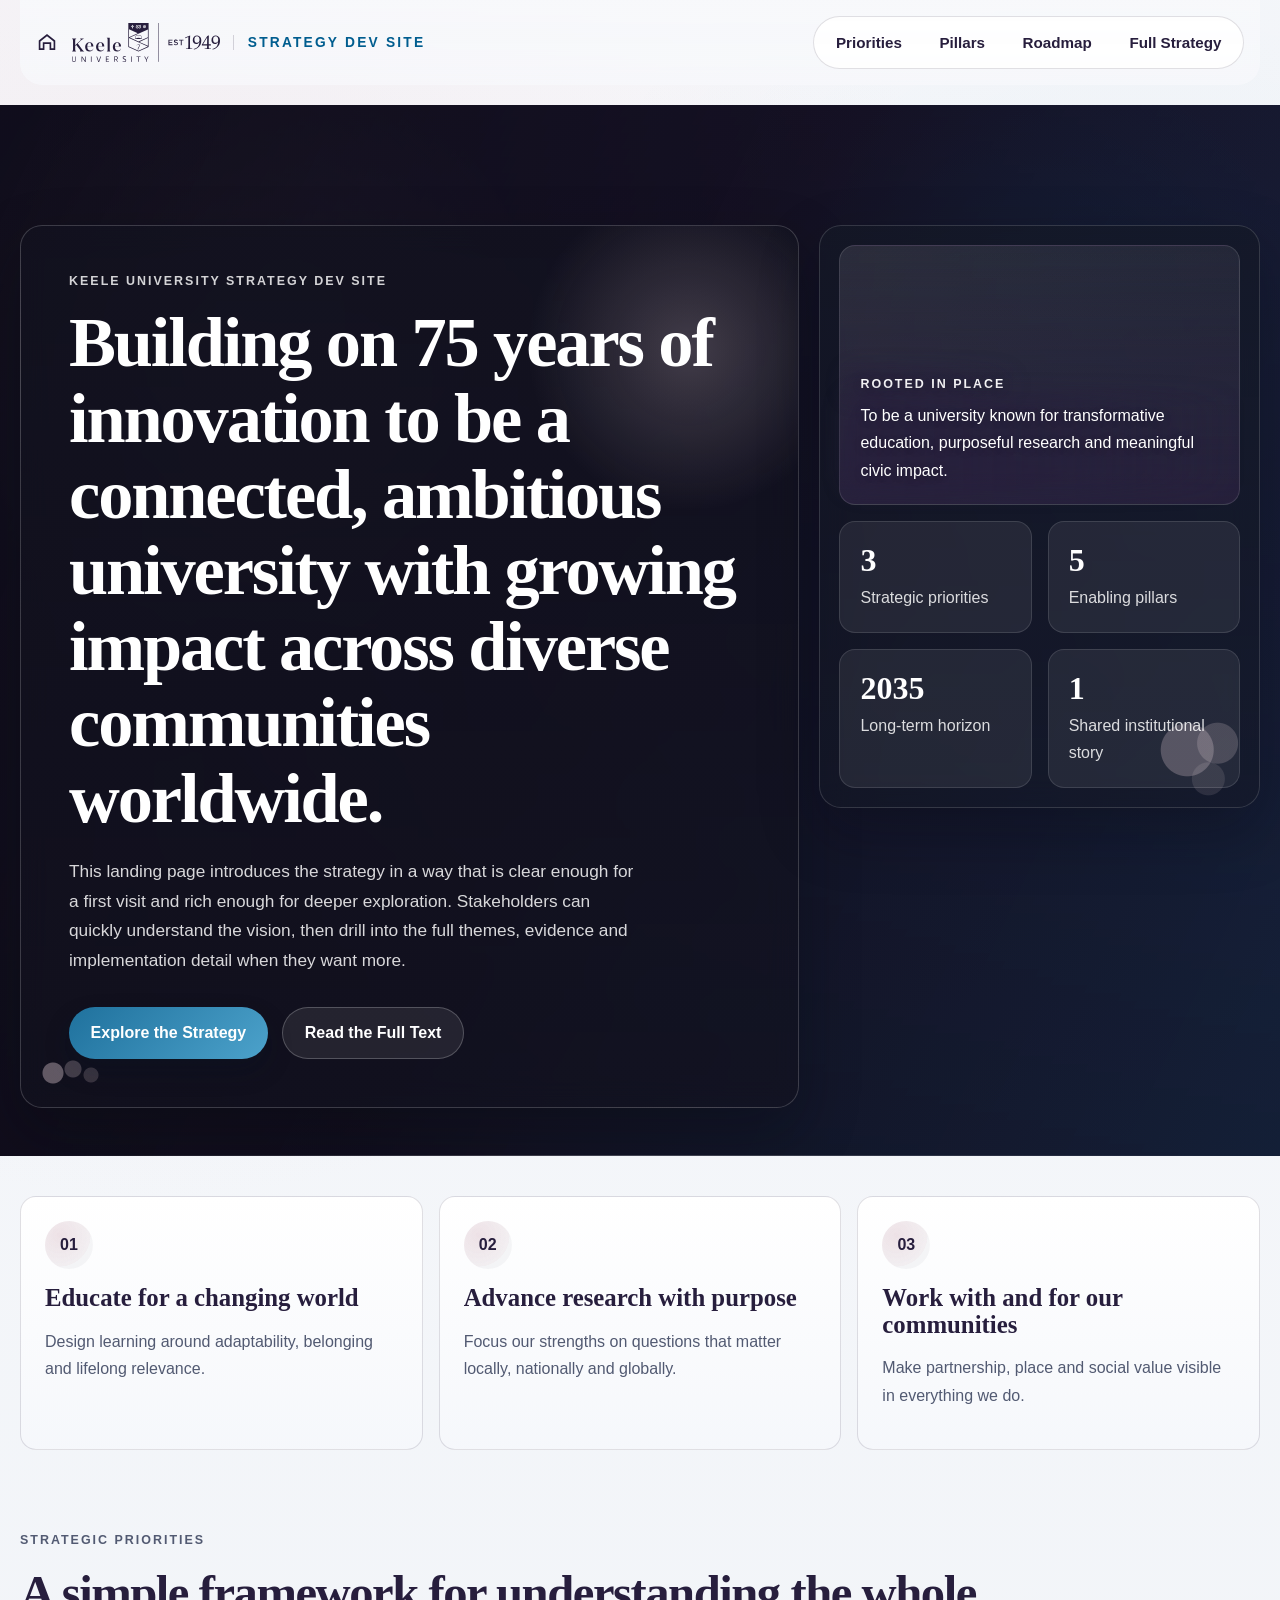
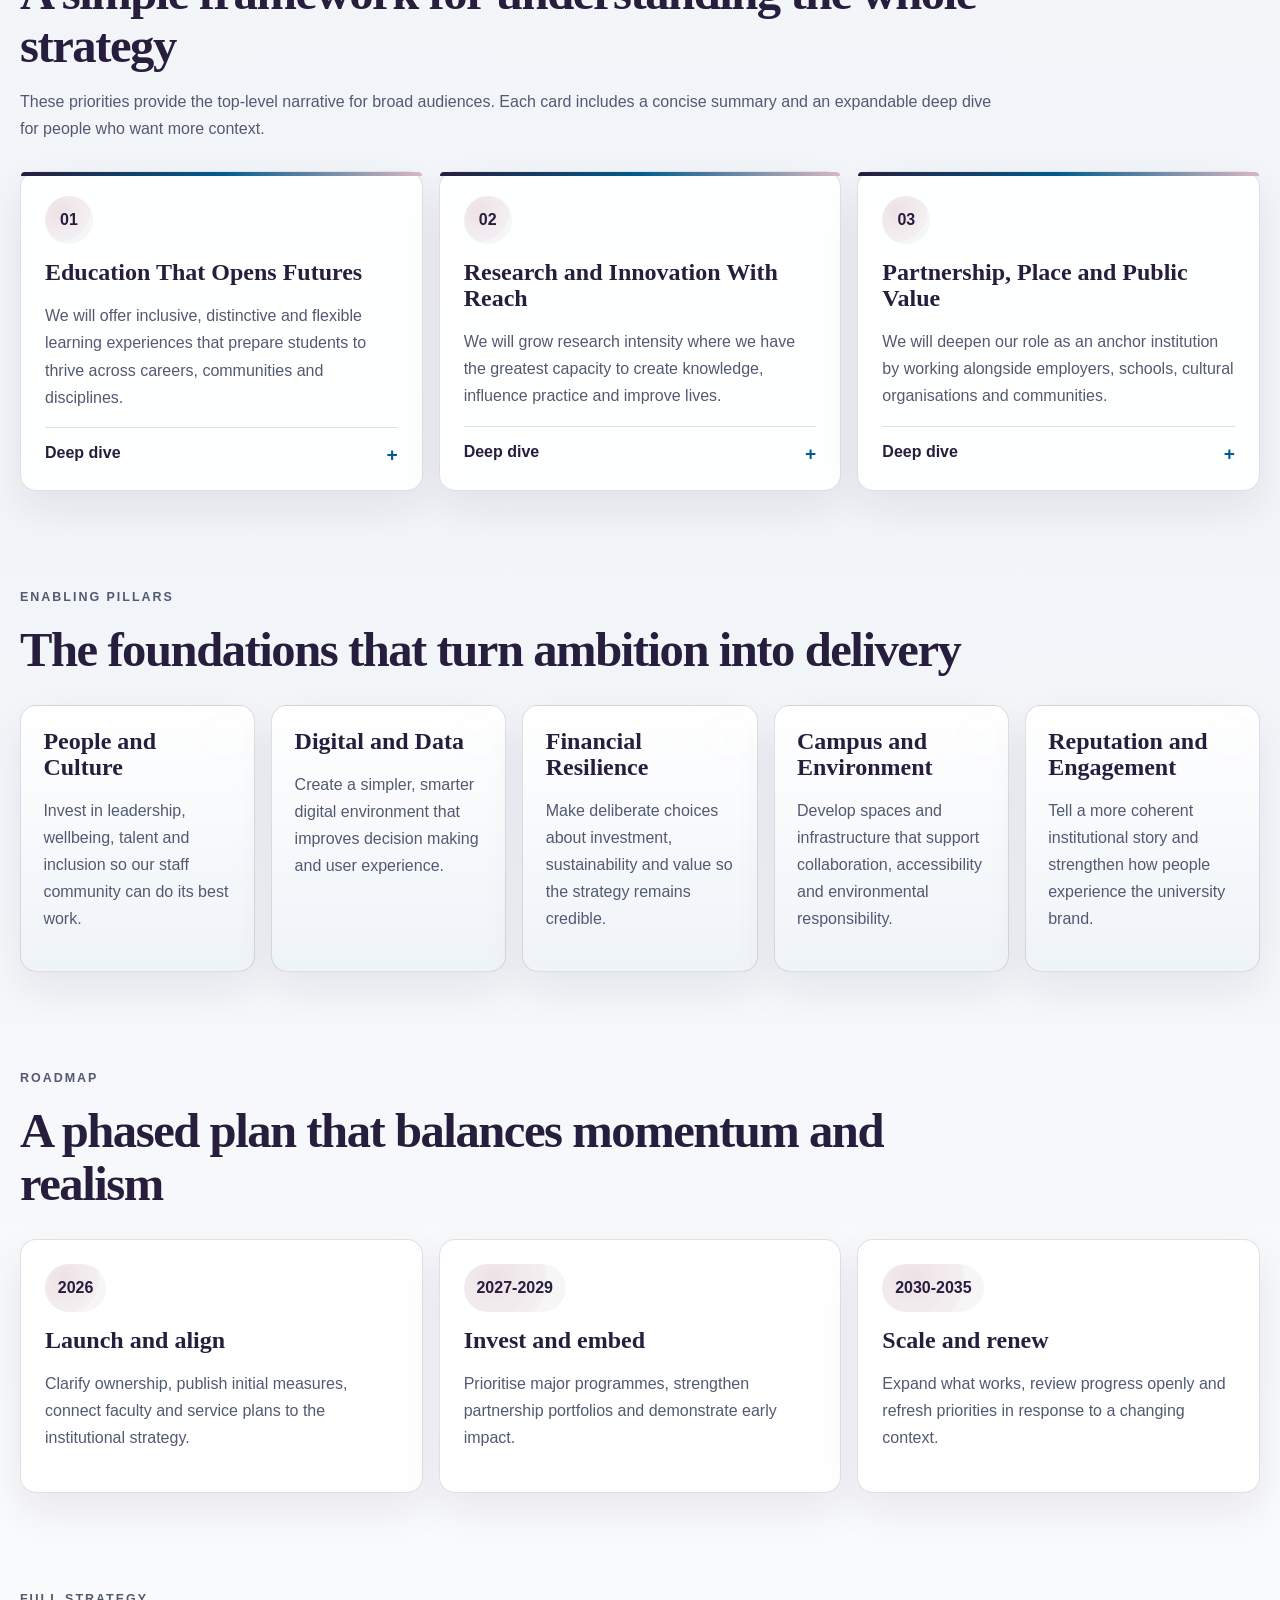
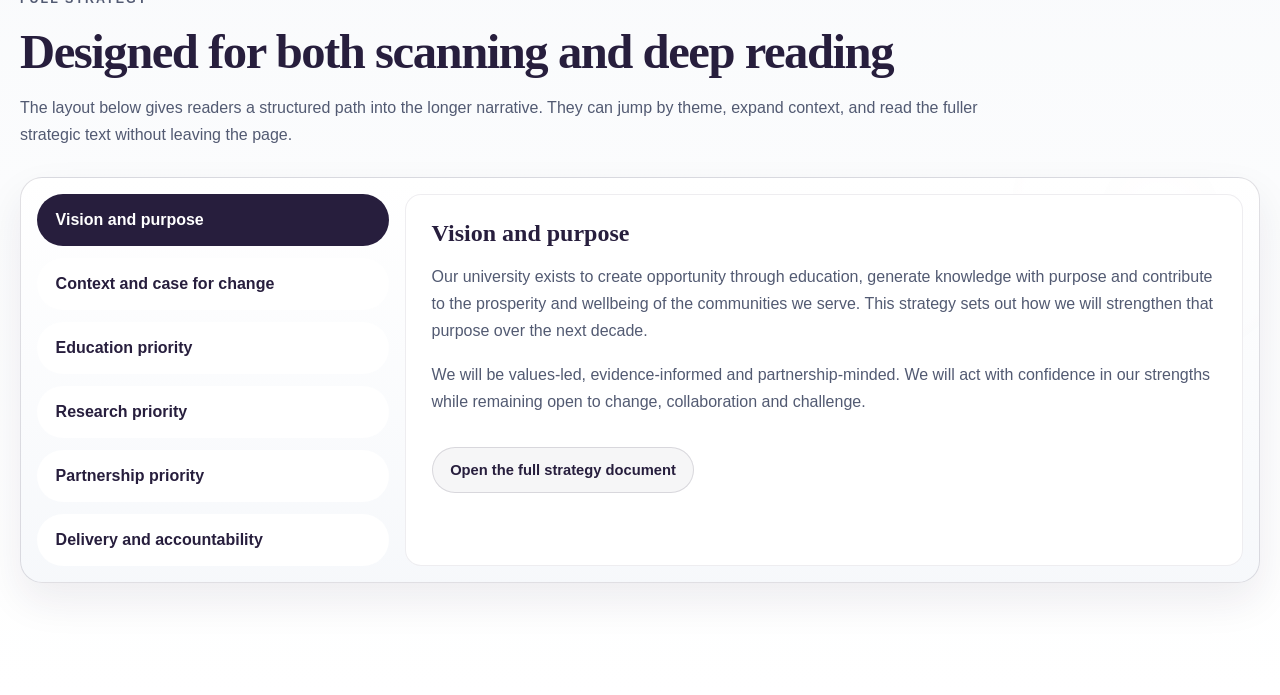
==== commit 579dca0e: "Refine hero heading and sticky strategy panel" ====
--- a/index.html
+++ b/index.html
@@ -38,7 +38,7 @@
           <div class="hero-inner">
             <div class="hero-copy">
               <p class="eyebrow">Keele University Strategy Dev Site</p>
-              <h1>Building a university that is more connected, more ambitious and more useful to the world around it.</h1>
+              <h1>Building on 75 years of innovation to be a connected, ambitious university with growing impact across diverse communities worldwide.</h1>
               <p class="hero-lead">
                 This landing page introduces the strategy in a way that is clear enough for a first visit and rich enough
                 for deeper exploration. Stakeholders can quickly understand the vision, then drill into the full themes,
--- a/styles.css
+++ b/styles.css
@@ -97,7 +97,8 @@
   justify-content: space-between;
   align-items: center;
   gap: 1rem;
-  padding: 1rem 0;
+  padding: 1rem 1rem;
+  border-radius: 0 0 var(--radius-xl) var(--radius-xl);
   background: linear-gradient(180deg, rgba(247, 248, 251, 0.95), rgba(247, 248, 251, 0.78));
   backdrop-filter: blur(14px);
 }
@@ -225,7 +226,7 @@
   display: grid;
   grid-template-columns: minmax(0, 1.45fr) minmax(320px, 0.82fr);
   gap: 1.25rem;
-  align-items: end;
+  align-items: start;
   width: min(calc(100% - 2rem), var(--max-width));
   margin: 0 auto;
 }
@@ -347,7 +348,8 @@
 }
 
 .hero-panel {
-  position: relative;
+  position: sticky;
+  top: 7.25rem;
   overflow: hidden;
   display: grid;
   gap: 1rem;
@@ -888,8 +890,9 @@
     display: none;
   }
 
-  .hero-copy h1 {
-    max-width: none;
+  .hero-panel {
+    position: relative;
+    top: auto;
   }
 }
 
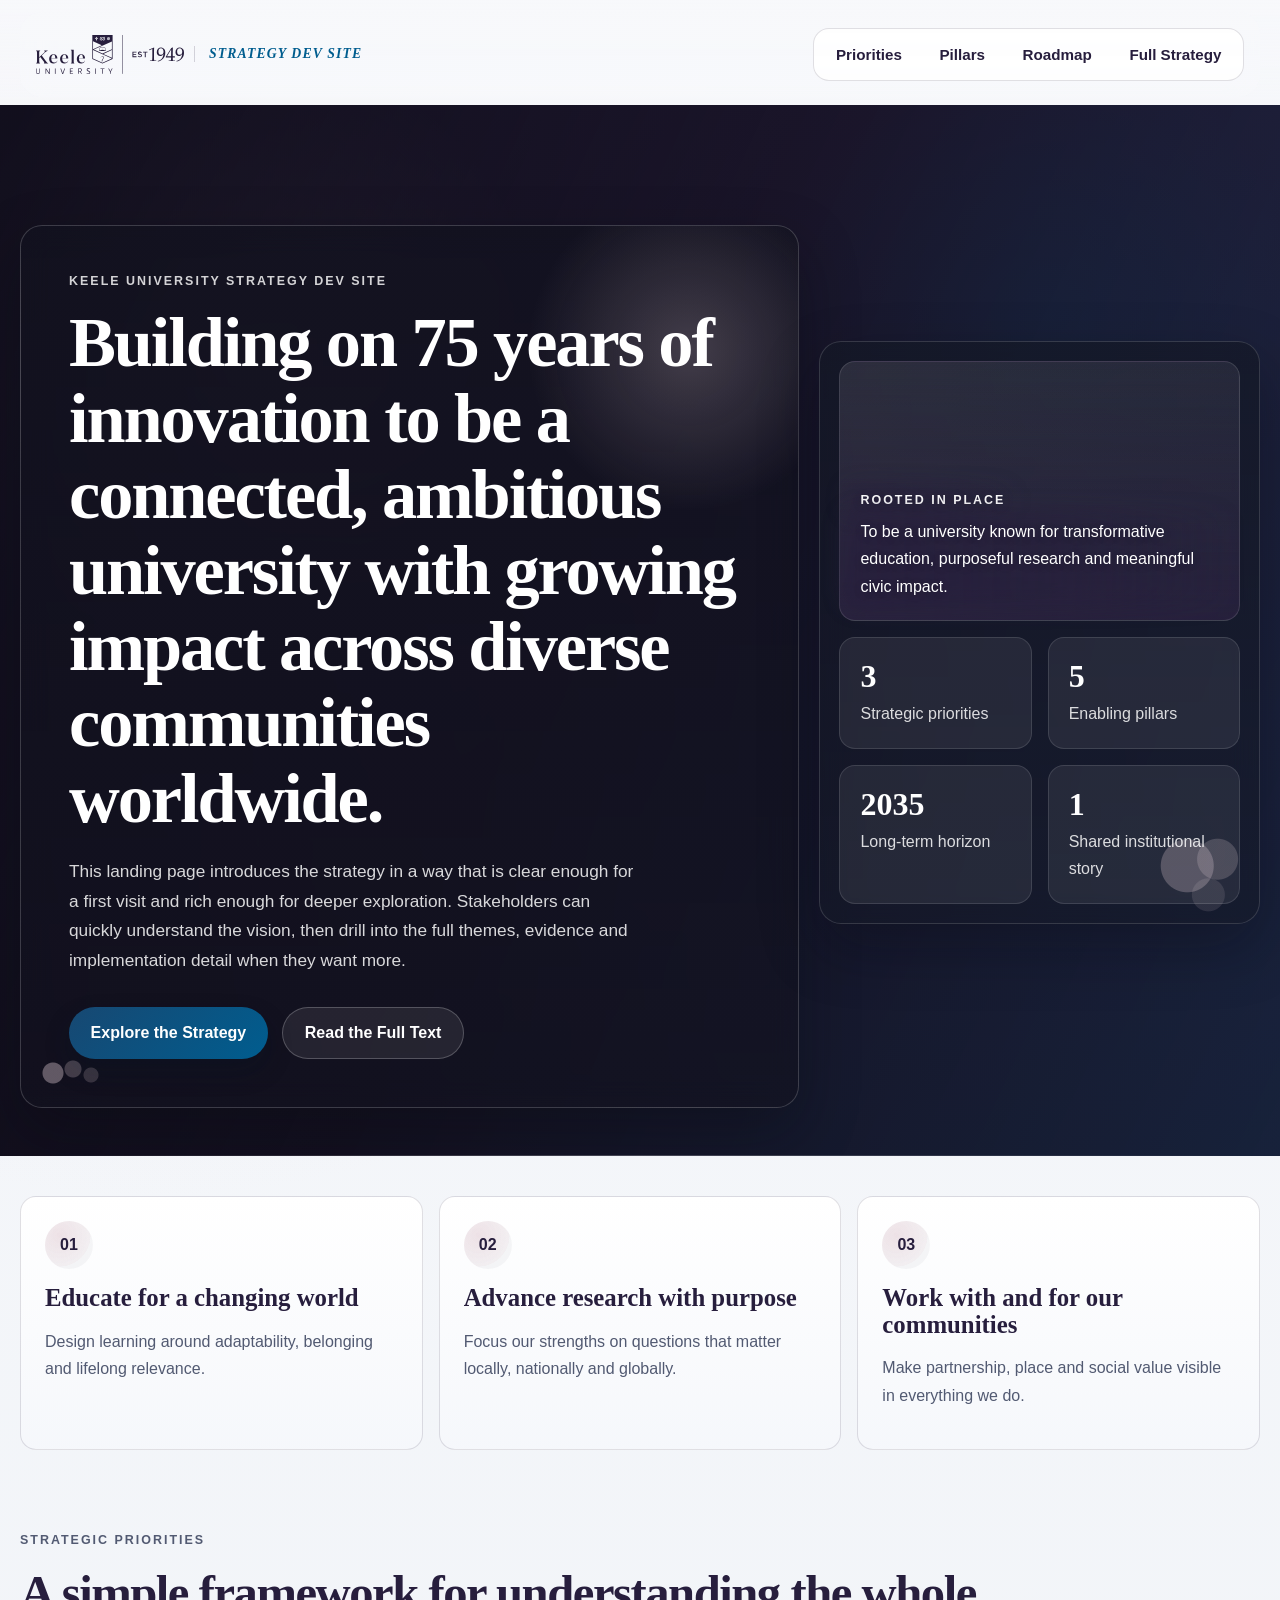
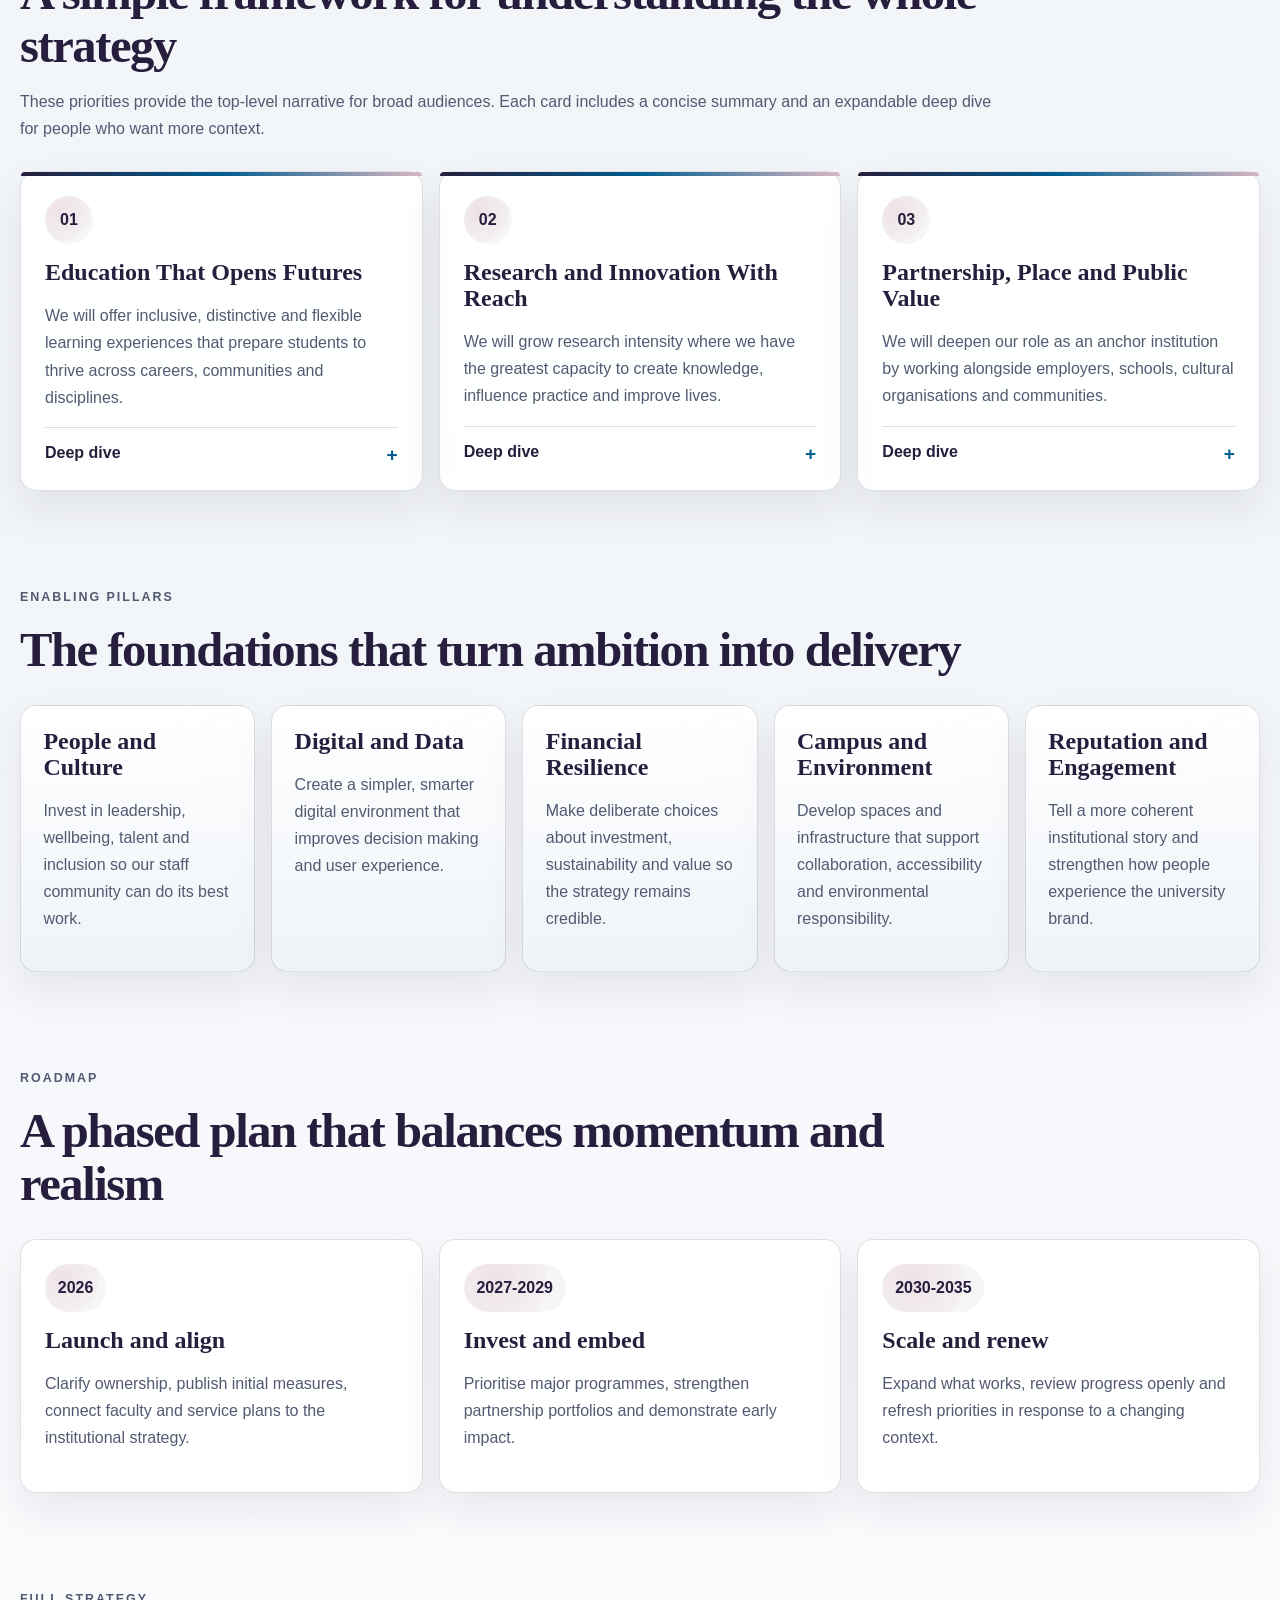
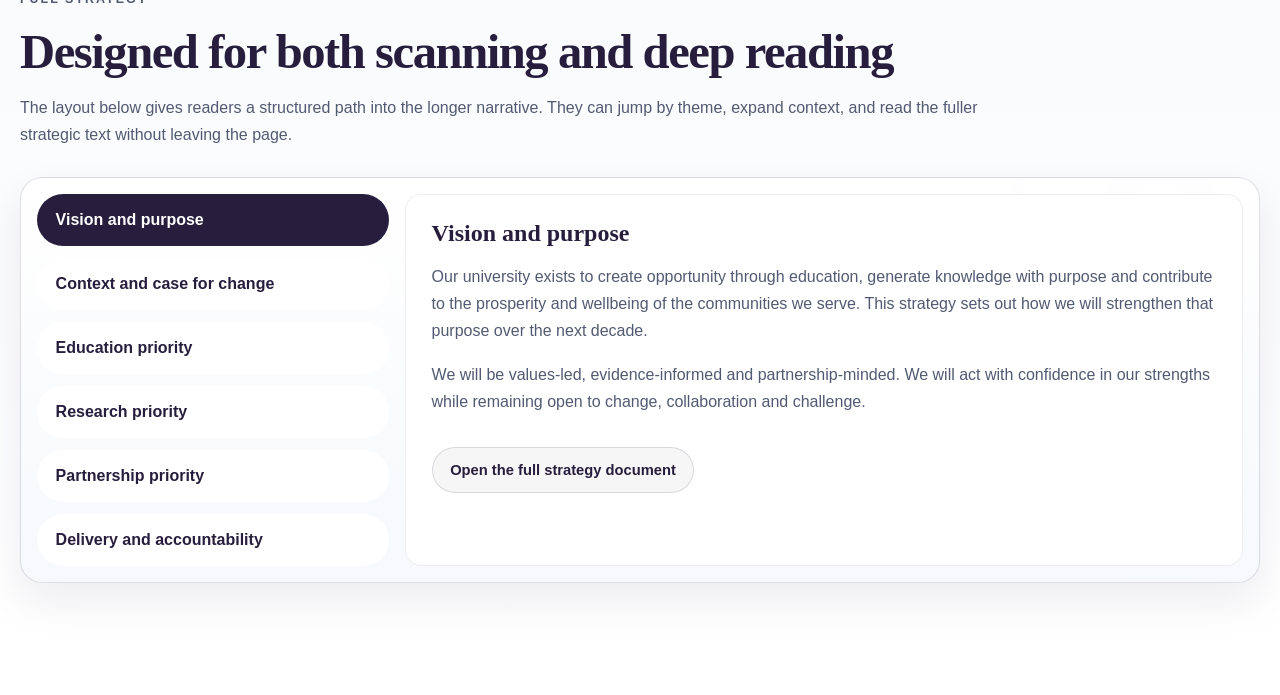
==== commit ad72cb55: "edit" ====
--- a/index.html
+++ b/index.html
@@ -11,7 +11,6 @@
     <div class="page-shell">
       <header class="site-header">
         <a class="brand" href="#top">
-          <span class="brand-mark" aria-hidden="true"></span>
           <img
             class="brand-logo"
             src="brand-logo.svg"
--- a/styles.css
+++ b/styles.css
@@ -1,6 +1,6 @@
 :root {
   --keele-blue: #271e3d;
-  --keele-blue-deep: #1c1630;
+  --keele-blue-deep: #271e3d;
   --keele-blue-mid: #174872;
   --keele-blue-bright: #005d8f;
   --text: #1f2440;
@@ -26,11 +26,13 @@
 
 html {
   scroll-behavior: smooth;
+  overflow-x: clip;
 }
 
 body {
   margin: 0;
   min-height: 100vh;
+  overflow-x: clip;
   font-family: Arial, Helvetica, sans-serif;
   color: var(--text);
   background:
@@ -83,22 +85,44 @@
   outline-offset: 4px;
 }
 
+main#top:focus {
+  outline: none;
+}
+
 .page-shell {
+  position: relative;
   width: min(calc(100% - 2rem), var(--max-width));
   margin: 0 auto;
   padding-bottom: 4rem;
 }
 
+.page-shell::before {
+  content: "";
+  position: absolute;
+  top: 0;
+  left: 50%;
+  width: 100vw;
+  height: 8rem;
+  transform: translateX(-50%);
+  background: linear-gradient(180deg, rgba(247, 248, 251, 0.95), rgba(247, 248, 251, 0.78));
+  z-index: 0;
+}
+
+.page-shell > * {
+  position: relative;
+  z-index: 1;
+}
+
 .site-header {
   position: sticky;
-  top: 0;
+  top: 0.75rem;
   z-index: 20;
   display: flex;
   justify-content: space-between;
   align-items: center;
   gap: 1rem;
   padding: 1rem 1rem;
-  border-radius: 0 0 var(--radius-xl) var(--radius-xl);
+  border-radius: var(--radius-xl);
   background: linear-gradient(180deg, rgba(247, 248, 251, 0.95), rgba(247, 248, 251, 0.78));
   backdrop-filter: blur(14px);
 }
@@ -106,19 +130,9 @@
 .brand {
   display: inline-flex;
   align-items: center;
-  gap: 0.85rem;
+  gap: 0.65rem;
   color: var(--keele-blue);
   text-decoration: none;
-}
-
-.brand-mark {
-  width: 22px;
-  height: 22px;
-  flex: 0 0 22px;
-  background-image: url("data:image/svg+xml,%3Csvg xmlns='http://www.w3.org/2000/svg' viewBox='0 0 24 24' fill='%23271e3d'%3E%3Cpath d='M12 3.2 3 10.4v10.4h6.2v-6.5h5.6v6.5H21V10.4L12 3.2Zm7.2 15.6h-2.6v-6.5H7.4v6.5H4.8v-7.4L12 5.8l7.2 5.6v7.4Z'/%3E%3C/svg%3E");
-  background-repeat: no-repeat;
-  background-position: center;
-  background-size: contain;
 }
 
 .brand-logo {
@@ -132,9 +146,11 @@
   display: inline-block;
   padding-left: 0.85rem;
   border-left: 1px solid rgba(39, 30, 61, 0.18);
+  font-family: Palatino, "Palatino Linotype", "Book Antiqua", Georgia, serif;
   font-size: 0.86rem;
-  font-weight: 700;
-  letter-spacing: 0.16em;
+  font-style: italic;
+  font-weight: 700;
+  letter-spacing: 0.08em;
   text-transform: uppercase;
   color: var(--keele-blue-bright);
   white-space: nowrap;
@@ -147,7 +163,7 @@
   padding: 0.35rem;
   background: rgba(255, 255, 255, 0.92);
   border: 1px solid var(--line);
-  border-radius: 999px;
+  border-radius: var(--radius-lg);
 }
 
 .site-nav a {
@@ -169,16 +185,16 @@
 
 .hero {
   position: relative;
-  left: 50%;
-  width: 100vw;
+  width: auto;
   margin-top: 1.25rem;
   margin-bottom: 2.5rem;
-  margin-left: -50vw;
-  margin-right: -50vw;
+  margin-left: calc(50% - 50vw);
+  margin-right: calc(50% - 50vw);
   min-height: min(88vh, 840px);
-  overflow: clip;
+  overflow: hidden;
   padding: 7.5rem 0 3rem;
   background: var(--keele-blue-deep);
+  isolation: isolate;
 }
 
 .hero::after {
@@ -337,7 +353,7 @@
 
 .button-primary {
   color: white;
-  background: linear-gradient(135deg, #1f719d, #4ca2cb);
+  background: linear-gradient(135deg, var(--keele-blue-mid), var(--keele-blue-bright));
   box-shadow: 0 12px 24px rgba(7, 20, 34, 0.32);
 }
 
@@ -701,7 +717,8 @@
 }
 
 .full-strategy-hero h1 {
-  max-width: 13ch;
+  max-width: none;
+  color: var(--keele-blue);
 }
 
 .full-strategy-layout {
@@ -905,6 +922,7 @@
     position: static;
     flex-direction: column;
     align-items: stretch;
+    border-radius: var(--radius-xl);
   }
 
   .site-nav {
